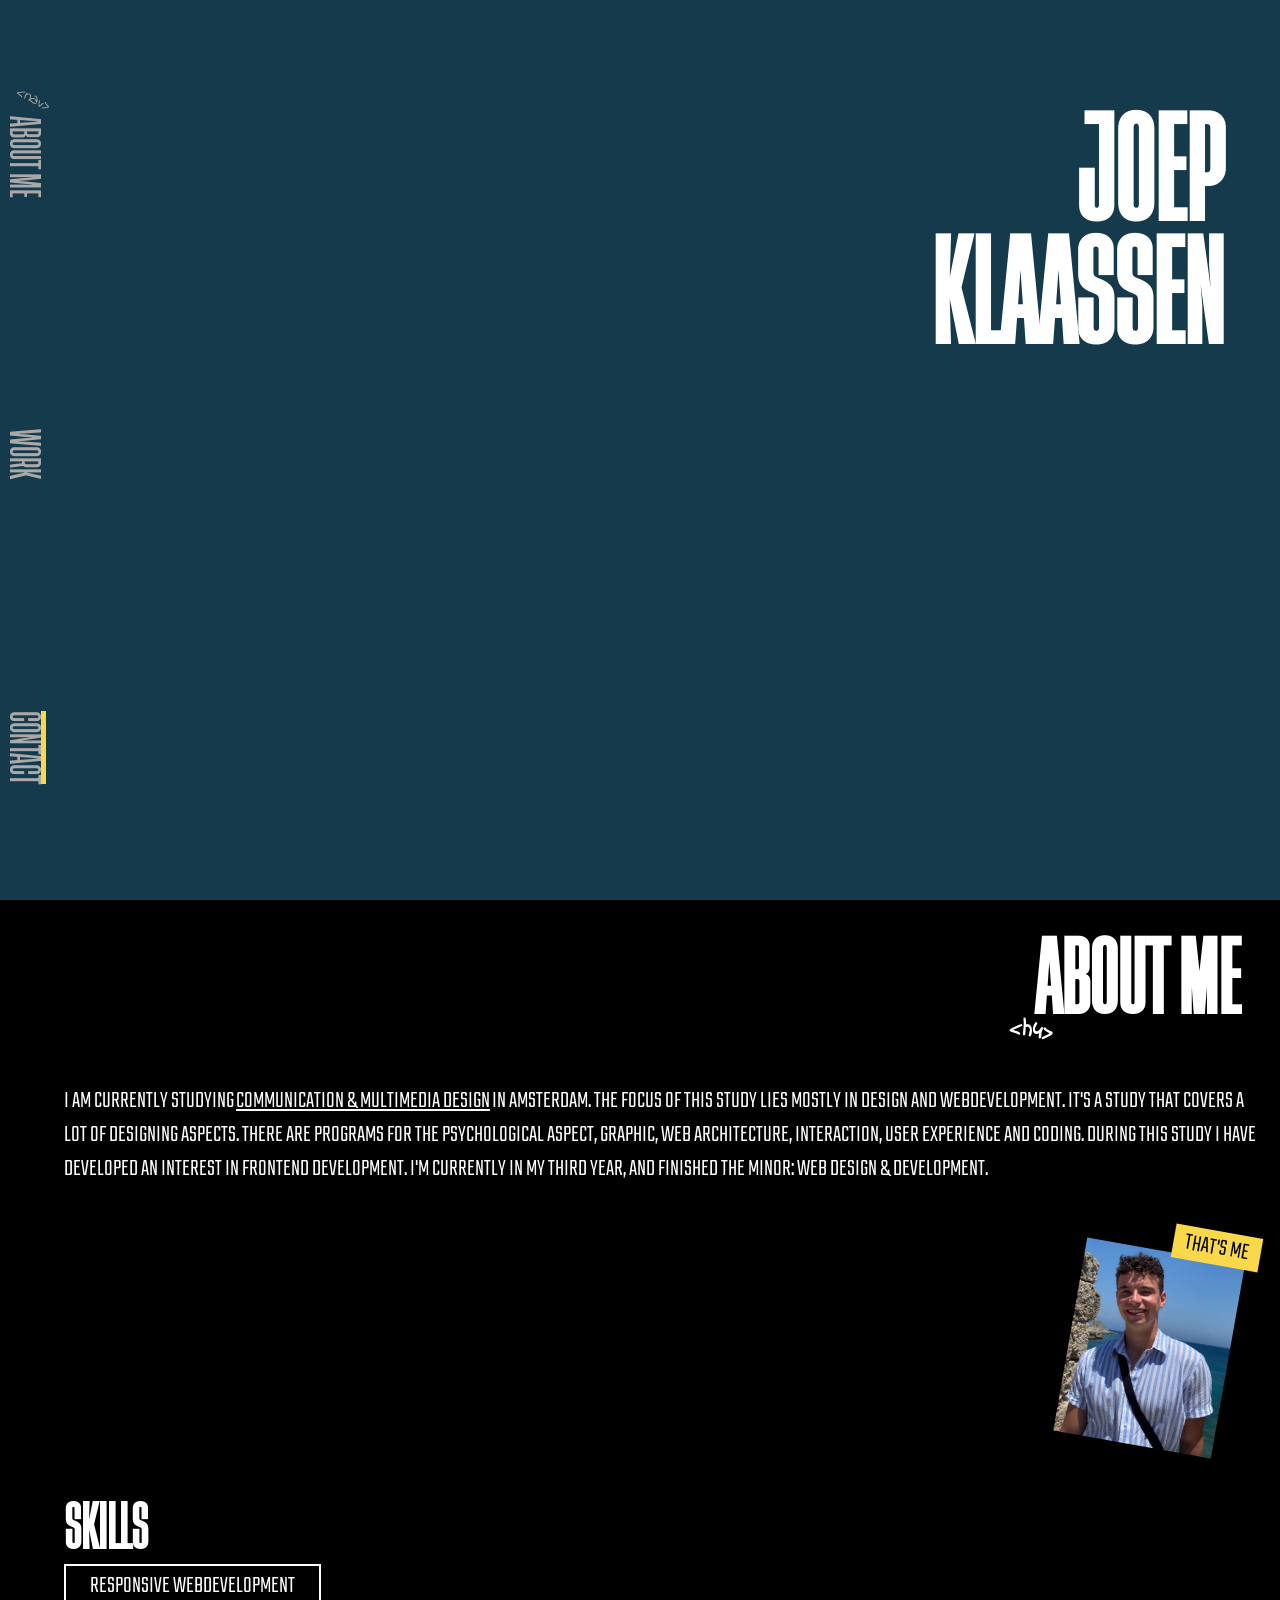
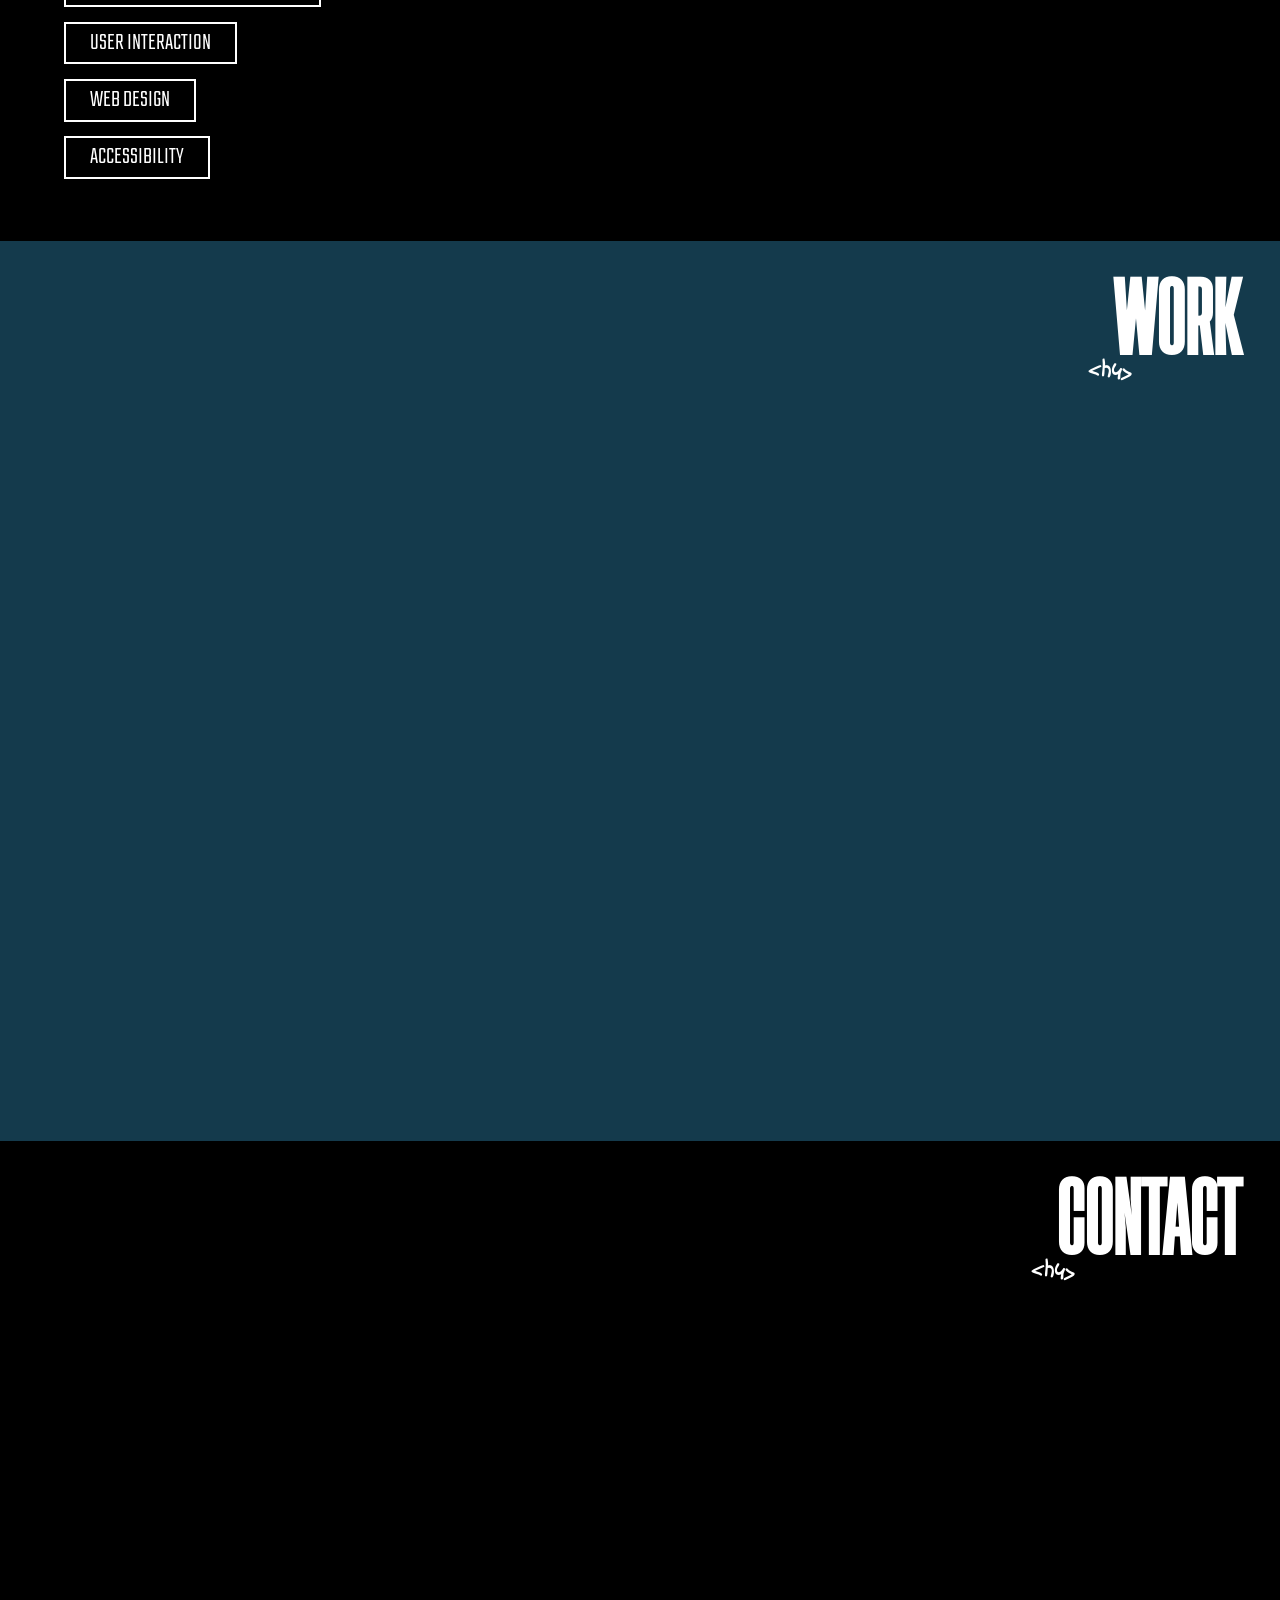
==== index.html @ 372144f9 "Add files via upload" ====
<!DOCTYPE html>
<html lang="en">
<head>
    <meta charset="UTF-8">
    <meta http-equiv="X-UA-Compatible" content="IE=edge">
    <meta name="viewport" content="width=device-width, initial-scale=1.0">
    <title>Portfolio Joep Klaassen</title>
    <link rel="stylesheet" href="styles/index.css">
</head>
<body>
    <header>
    </header>
   
    <main>
        <aside>
            <nav>
                <a href="#aboutMe">About me</a>
                <a href="#work">Work</a>
                <a href="#contact">Contact</a>
            </nav>
        </aside>
        <section id="landing">
            <h1>Joep</h1>
            <h2>Klaassen</h2>
            <h3><span>Front</span><span>-</span><span>end</span></h3>
            <h3><span>D</span><span>e</span><span>v</span><span>e</span><span>l</span><span>o</span><span>p</span><span>e</span><span>r</span></h3>
        </section>
        <section id="aboutMe">
            <h4>About me</h4>
            <div>
                <p>I am currently studying</p>
                <a href="https://www.hva.nl/opleiding/communication-and-multimedia-design/communication-and-multimedia-design.html" target="_blank">Communication & Multimedia Design</a>
                <p>in Amsterdam. The focus of this study lies mostly in design and webdevelopment. It's a study that covers a lot of designing aspects. There are programs for the psychological aspect, graphic, web architecture, interaction, user experience and coding.  During this study I have developed an interest in frontend development. I'm currently in my third year, and finished the minor: Web design & Development. </p>
                <img src="./images/portret.jpg" alt="Portret">
                <p>That's me</p>
                <h5>Skills</h5>
                <ul>
                    <li>
                        <p>Responsive webdevelopment</p>
                    </li>
                    <li>
                        <p>User interaction</p>
                    </li>
                    <li>
                        <p>Web design</p>
                    </li>
                    <li>
                        <p>Accessibility</p>
                    </li>
                </ul>
            </div>
        </section>
        <section id="work">
            <h4>Work</h4>
        </section>
        <section id="contact">
            <h4>Contact</h4>
        </section>

        <div id="cursorBox"></div>
    </main>
   
    <footer>
    </footer>






    <script src="scripts/index.js"></script>
</body>
</html>
---- styles/index.css ----
*{
    margin: 0;
    padding: 0;
}

:root{
    --detailColor: #fad84b;
    --backgroundColor: #143a4c;
    --backgroundColor2: #4da87a;
    --textColor: #ffffff;
}

@font-face {
    font-family: Tusker;
    src: url(../fonts/TuskerGrotesk-3500Medium.ttf);
}

@font-face {
    font-family: Indie;
    src: url(../fonts/IndieFlower-Regular.ttf);
}

@font-face {
    font-family: Teko;
    src: url(../fonts/Teko-Light.ttf);
}

html{
    scroll-behavior: smooth;
}

body{
    font-family: Tusker;
    overflow-x: hidden;
}

main{
    background-color: var(--backgroundColor);
}



/* Landingspagina */
section#landing{
    height: 100vh;
    position: relative;
}

h1, h2{
    color: var(--textColor);
    font-size: 7em;
    line-height: 1.1;
    position: relative;
    width: fit-content;
    text-transform: uppercase;
    margin-left: auto;
    margin-right: .5em;
}

h1{
    padding-top: 1em;
}


h1::after, h2::after{
    content:'';
    width: calc(100% + .5em);
    height: 100%;
    background-color: var(--detailColor);
    left: 0;
    position: absolute;
    transform: scaleX(0);
    transition: transform .5s;
    transform-origin: right;
}


h1.test::after, h2.test::after {
    transform: scaleX(1);
    transform-origin: left;
}




/* Front end developer animatie */
h3{
    color: var(--detailColor);
    font-size: 5em;
    line-height: 1.1;
    width: fit-content;
    margin: 1em .5em 0 auto;
    text-transform: uppercase;
}

h3 span{
    opacity: 0;
}

h3:first-of-type span.verschijn{
    opacity: 1;
}

h3:nth-of-type(2) span.typing{
    opacity: 1;
}

h3:nth-of-type(2){
    margin-top: 0;
}








/* Muis volgen animatie */
/* #cursorBox{
    position: absolute;
    width: 15px;
    height: 15px;
    border: 3px solid white;
    pointer-events: none;
    transform: translate(-50%, -50%);
    border-radius: 50%;
    transition: 0s;
    opacity: 1;
    left: -3em;
}


div#cursorBox.mouseDown{
    width: 30px;
    height: 30px;
}

div#cursorBox.mobile{
    display: none;
} */





/* Aside navigatie */
aside{
    position: sticky;
    top: 0;
    z-index: 9;
}

aside nav{  
    height: 100vh;
    width: fit-content;
    display: flex;
    flex-direction: column;
    justify-content: space-around;
    align-items: start;
    position: absolute;
}

aside a:first-of-type::before{
    content: '<nav>';
    display: inline-block;
    writing-mode: horizontal-tb;
    transform: rotate(30deg);
    font-size: .5em;
    position: absolute;
    top: -1.8em;
    left: 1em;
    font-family: Indie;
    text-transform: lowercase;
}

aside a{
    color: var(--textColor);
    color: darkgrey;
    text-decoration: none;
    font-size: 2em;
    writing-mode: vertical-rl;
    position: relative;
    text-transform: uppercase;
}

aside a::after{
    content: '';
    background-color: var(--detailColor);
    width: .15em;
    height: 100%;
    position: absolute;
    top: 0;
    left: 90%;
    opacity: 0;
    transition: .5s;
}



/* Aside navigatie  active animatie */
aside a.active::after{
    opacity: 1;
}



/* About me pagina */
section#aboutMe{
    background-color: black;
}

h4{
    color: var(--textColor);
    font-size: 5em;
    width: fit-content;
    text-transform: uppercase;
    margin: 0 .5em .8em auto;
    line-height: 1;
    padding-top: .5em;
    position: relative;
}

h4::before{
    content: '<h4>';
    font-size: .3em;
    text-transform: lowercase;
    font-family: Indie;
    position: absolute;
    top: 100%;
    left: -1em;
    transform: rotate(10deg);
}

h5{
    color: var(--textColor);
    font-family: Tusker;
    font-size: 3em;
    text-transform: uppercase;
    margin-top: 1em;
}

div{
    margin-left: 4em;
    margin-right: 1.2em;
    position: relative;
}

div > p{
    font-family: Teko;
    text-transform: uppercase;
    color: var(--textColor);
    font-size: 1.5em;
    display: inline;
}


div > a{
    font-size: 1.5em;
    font-family: Teko;
    color: var(--textColor);
    width: fit-content;
    text-transform: uppercase;
}


div > img{
    width: 10em;
    display: block;
    transform: rotate(10deg);
    margin: 4em 2em 0 auto;
}

div > p:nth-of-type(3){
    position: absolute;
    background-color: var(--detailColor);
    color: black;
    padding: 0 .5em;
    transform: rotate(10deg);
    bottom: 24em;
    right: 0;
}

div > ul{
    padding-bottom: 3em;
}


div > ul p{
    font-size: 1.5em;
    text-transform: uppercase;
    font-family: Teko;
    color: var(--textColor);
    width: fit-content;
    border: solid .1em white;
    padding: .1em 1em;
    margin-bottom: .6em;
}


/* Work pagina */
section#work{
    height: 100vh;
}




/* Contact pagina */
section#contact{
    height: 100vh;
    background-color: black;
}












/* Niet muis volgen bij tablet/telefoon */
@media only screen and (max-width: 960px){
    #cursorBox{
        display: none;
    }
}
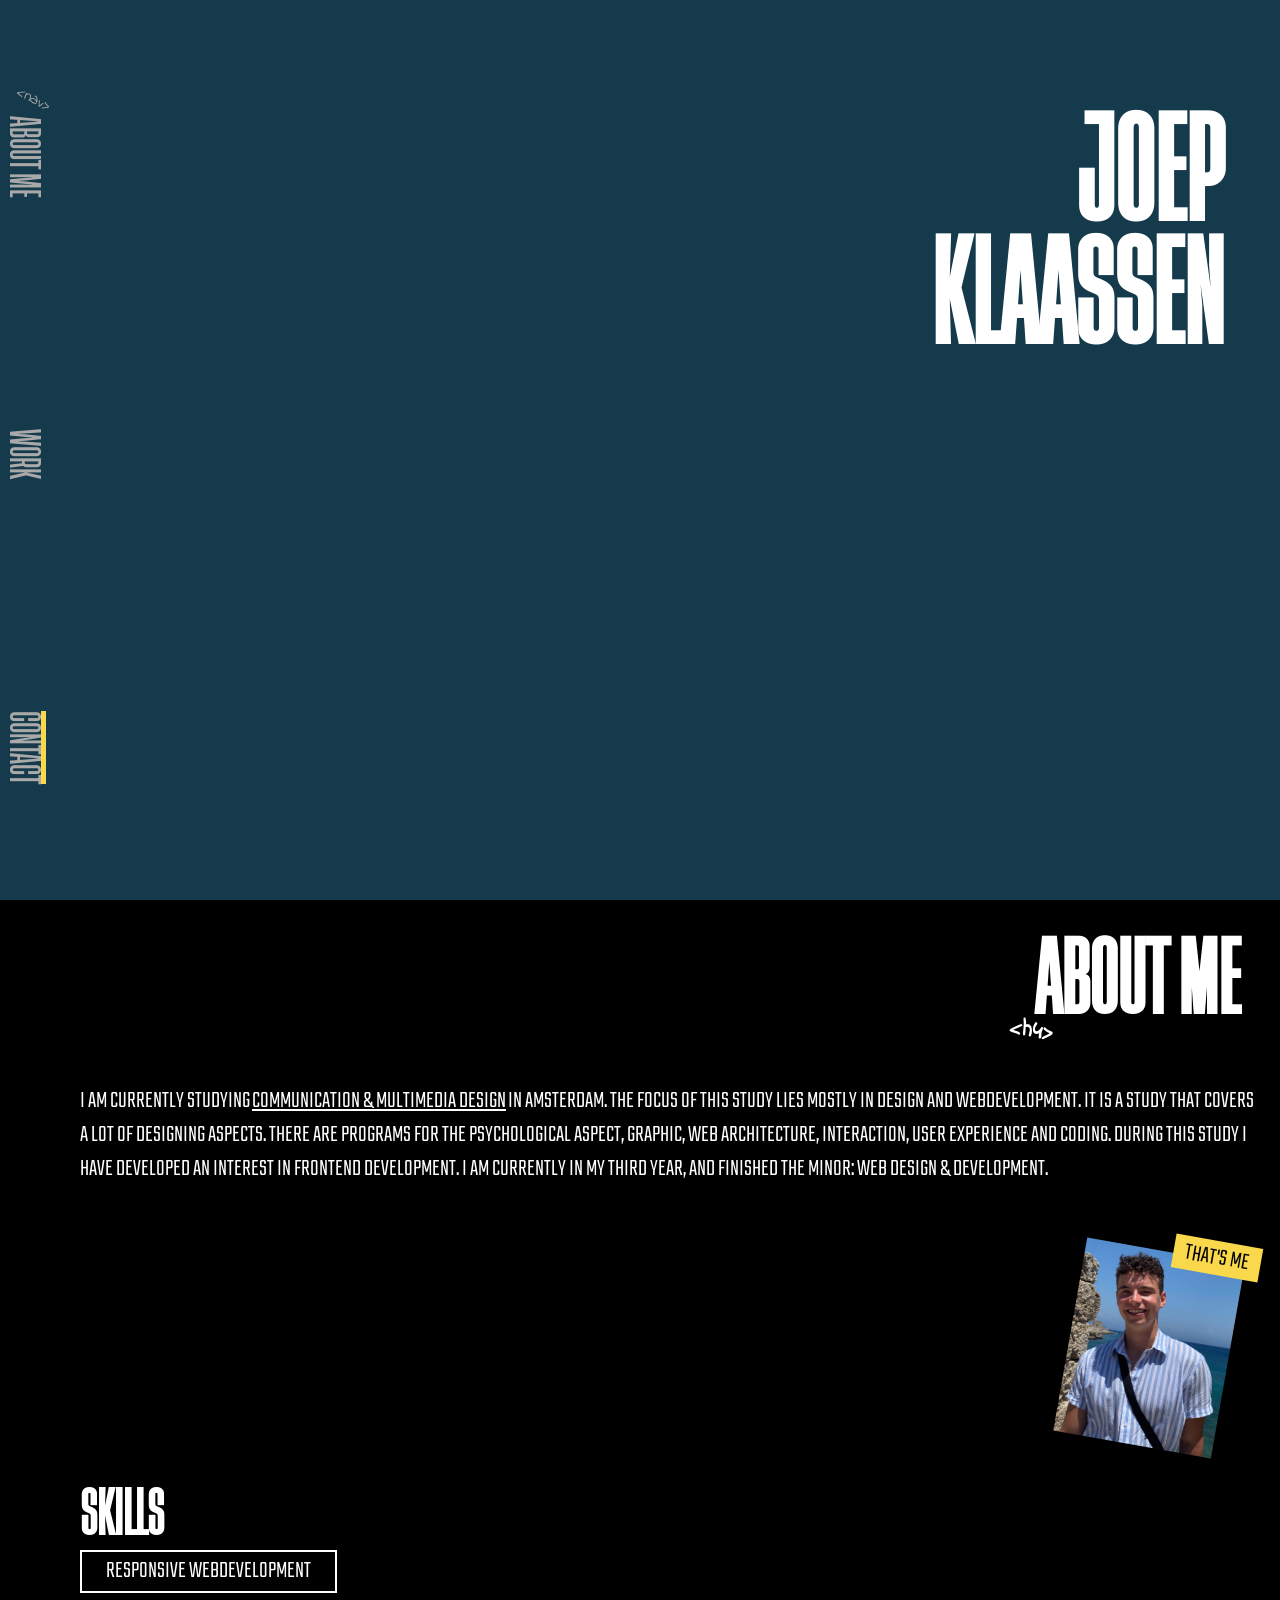
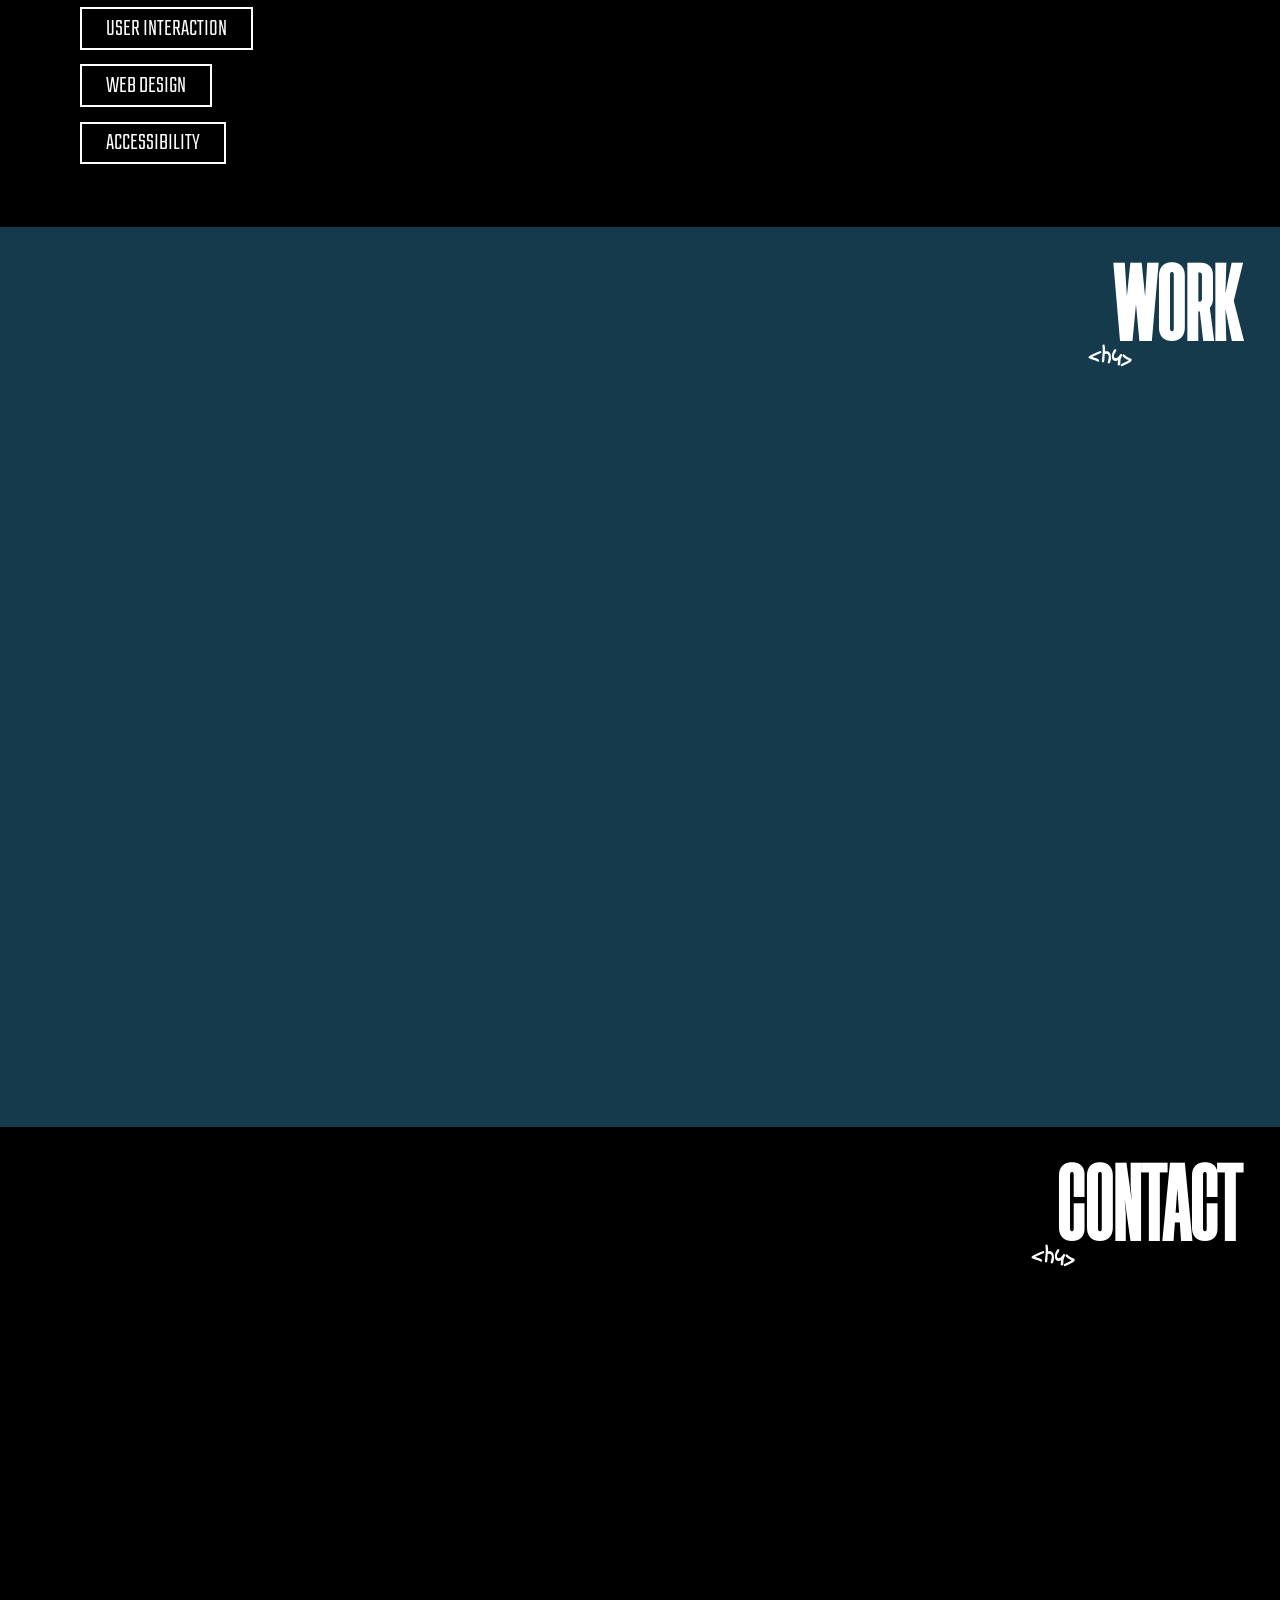
==== commit 46a1ddff: "Add files via upload" ====
--- a/index.html
+++ b/index.html
@@ -30,7 +30,7 @@
             <div>
                 <p>I am currently studying</p>
                 <a href="https://www.hva.nl/opleiding/communication-and-multimedia-design/communication-and-multimedia-design.html" target="_blank">Communication & Multimedia Design</a>
-                <p>in Amsterdam. The focus of this study lies mostly in design and webdevelopment. It's a study that covers a lot of designing aspects. There are programs for the psychological aspect, graphic, web architecture, interaction, user experience and coding.  During this study I have developed an interest in frontend development. I'm currently in my third year, and finished the minor: Web design & Development. </p>
+                <p>in Amsterdam. The focus of this study lies mostly in design and webdevelopment. It is a study that covers a lot of designing aspects. There are programs for the psychological aspect, graphic, web architecture, interaction, user experience and coding.  During this study I have developed an interest in frontend development. I am currently in my third year, and finished the minor: Web design & Development. </p>
                 <img src="./images/portret.jpg" alt="Portret">
                 <p>That's me</p>
                 <h5>Skills</h5>
--- a/styles/index.css
+++ b/styles/index.css
@@ -237,11 +237,11 @@
     font-family: Tusker;
     font-size: 3em;
     text-transform: uppercase;
-    margin-top: 1em;
+    margin-top: .7em;
 }
 
 div{
-    margin-left: 4em;
+    margin-left: 5em;
     margin-right: 1.2em;
     position: relative;
 }
@@ -269,6 +269,11 @@
     display: block;
     transform: rotate(10deg);
     margin: 4em 2em 0 auto;
+    transition: .5s;
+}
+
+div > img:hover{
+    transform: scale(1.3);
 }
 
 div > p:nth-of-type(3){
@@ -277,7 +282,7 @@
     color: black;
     padding: 0 .5em;
     transform: rotate(10deg);
-    bottom: 24em;
+    bottom: 23em;
     right: 0;
 }
 
@@ -295,6 +300,11 @@
     border: solid .1em white;
     padding: .1em 1em;
     margin-bottom: .6em;
+    transition: .5s;
+}
+
+div > ul p:hover{
+    transform: translateX(3em);
 }
 
 
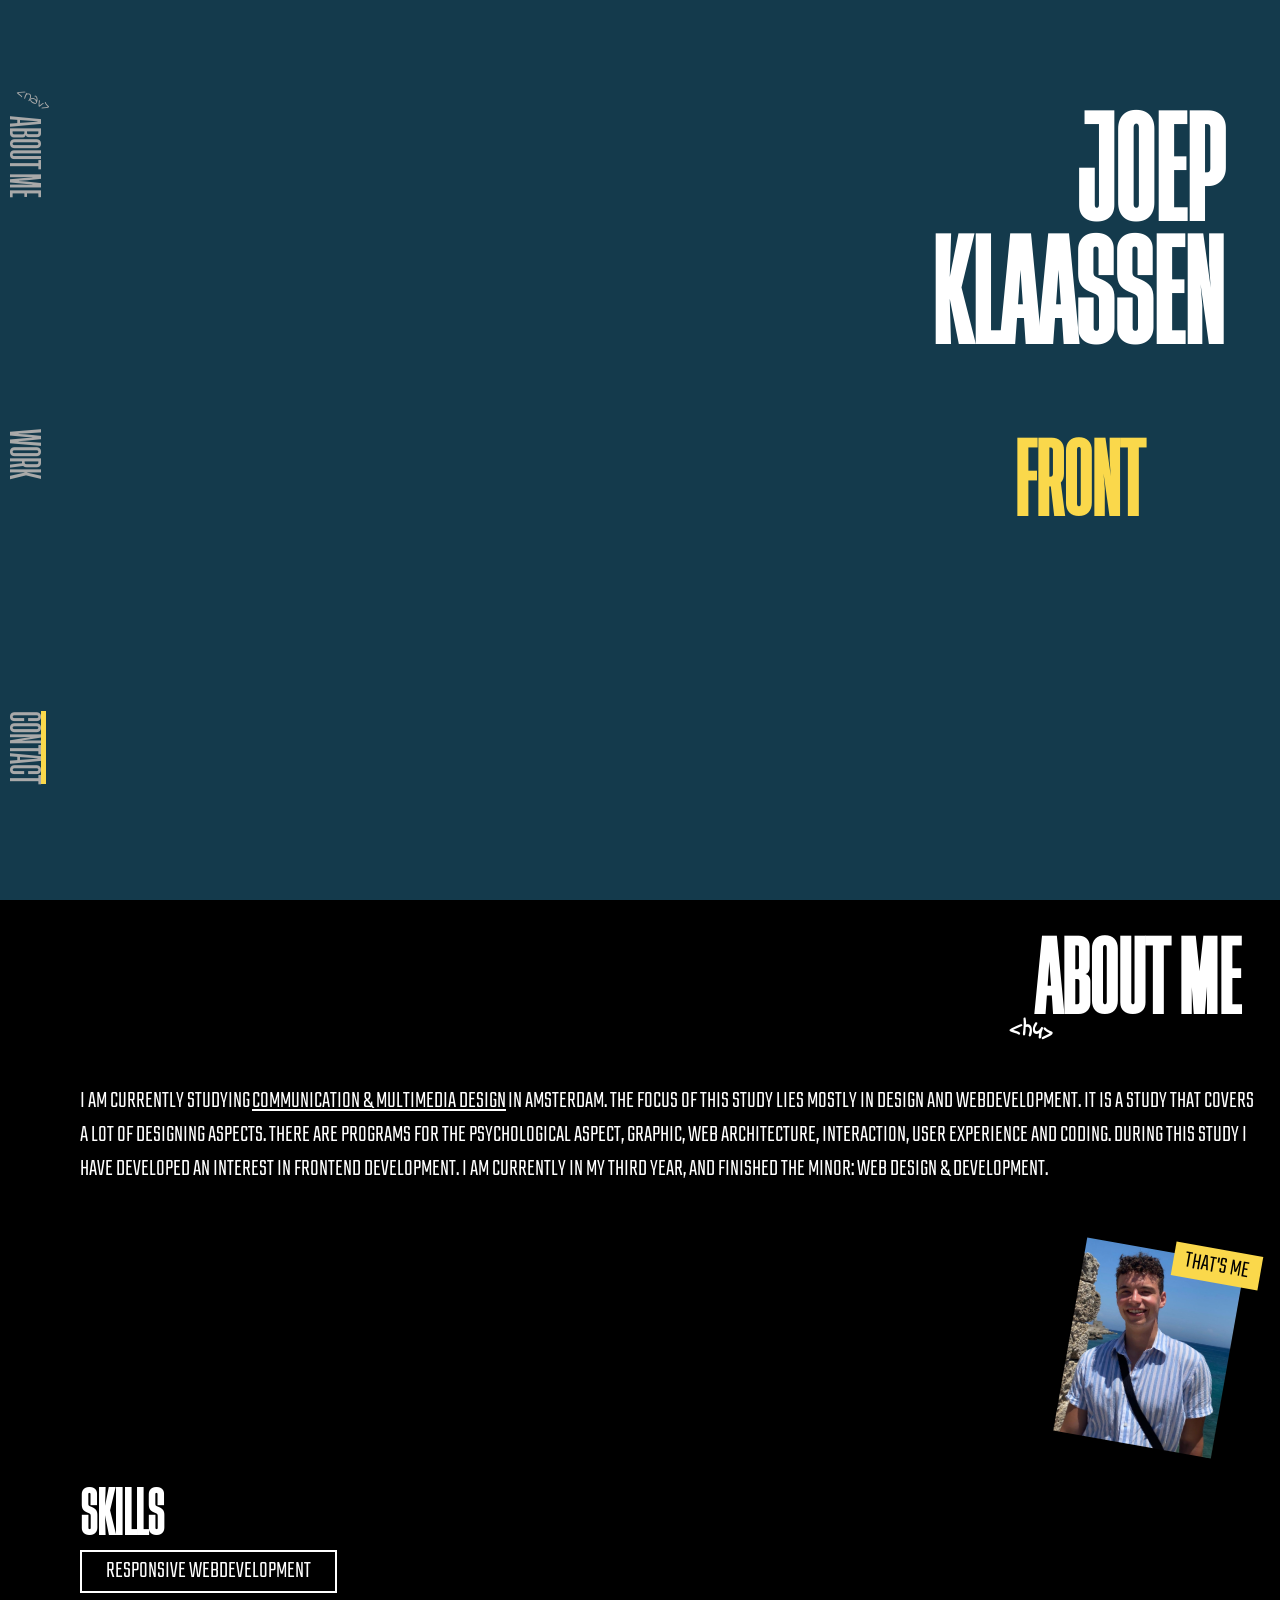
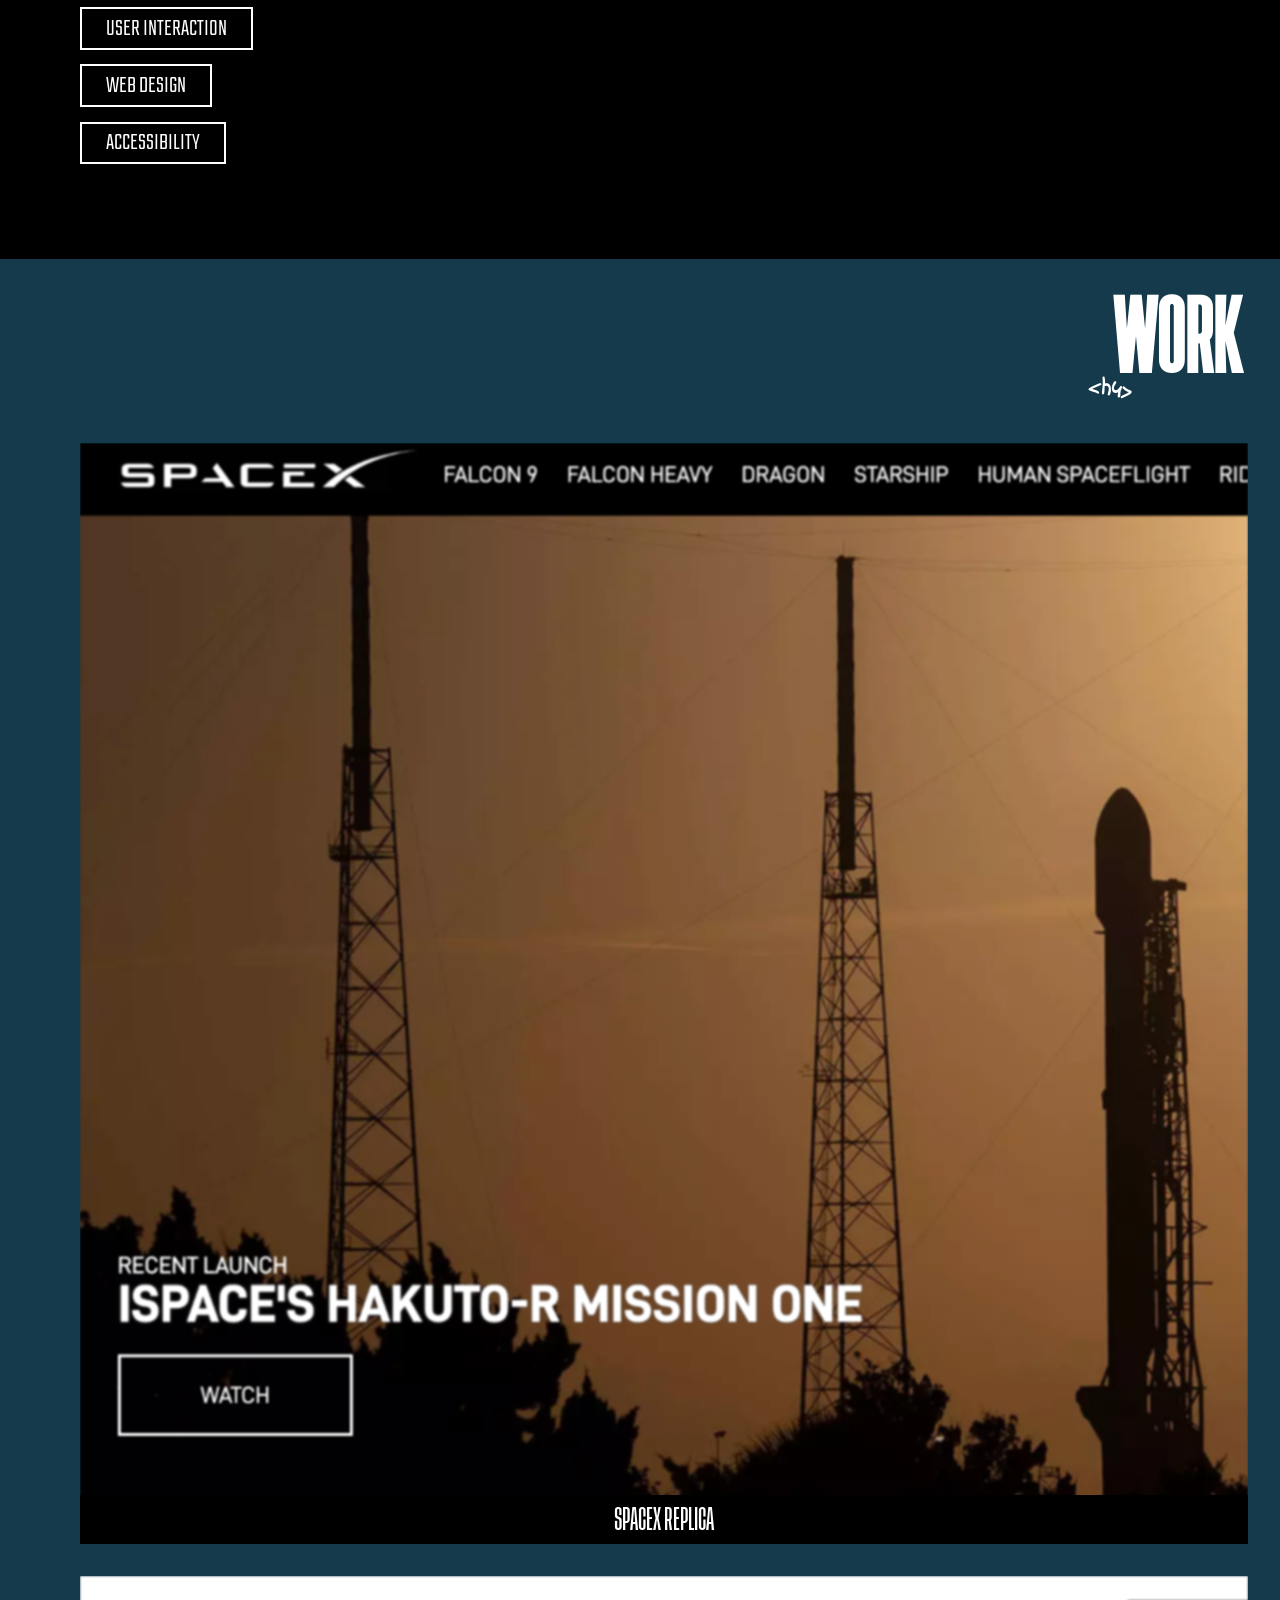
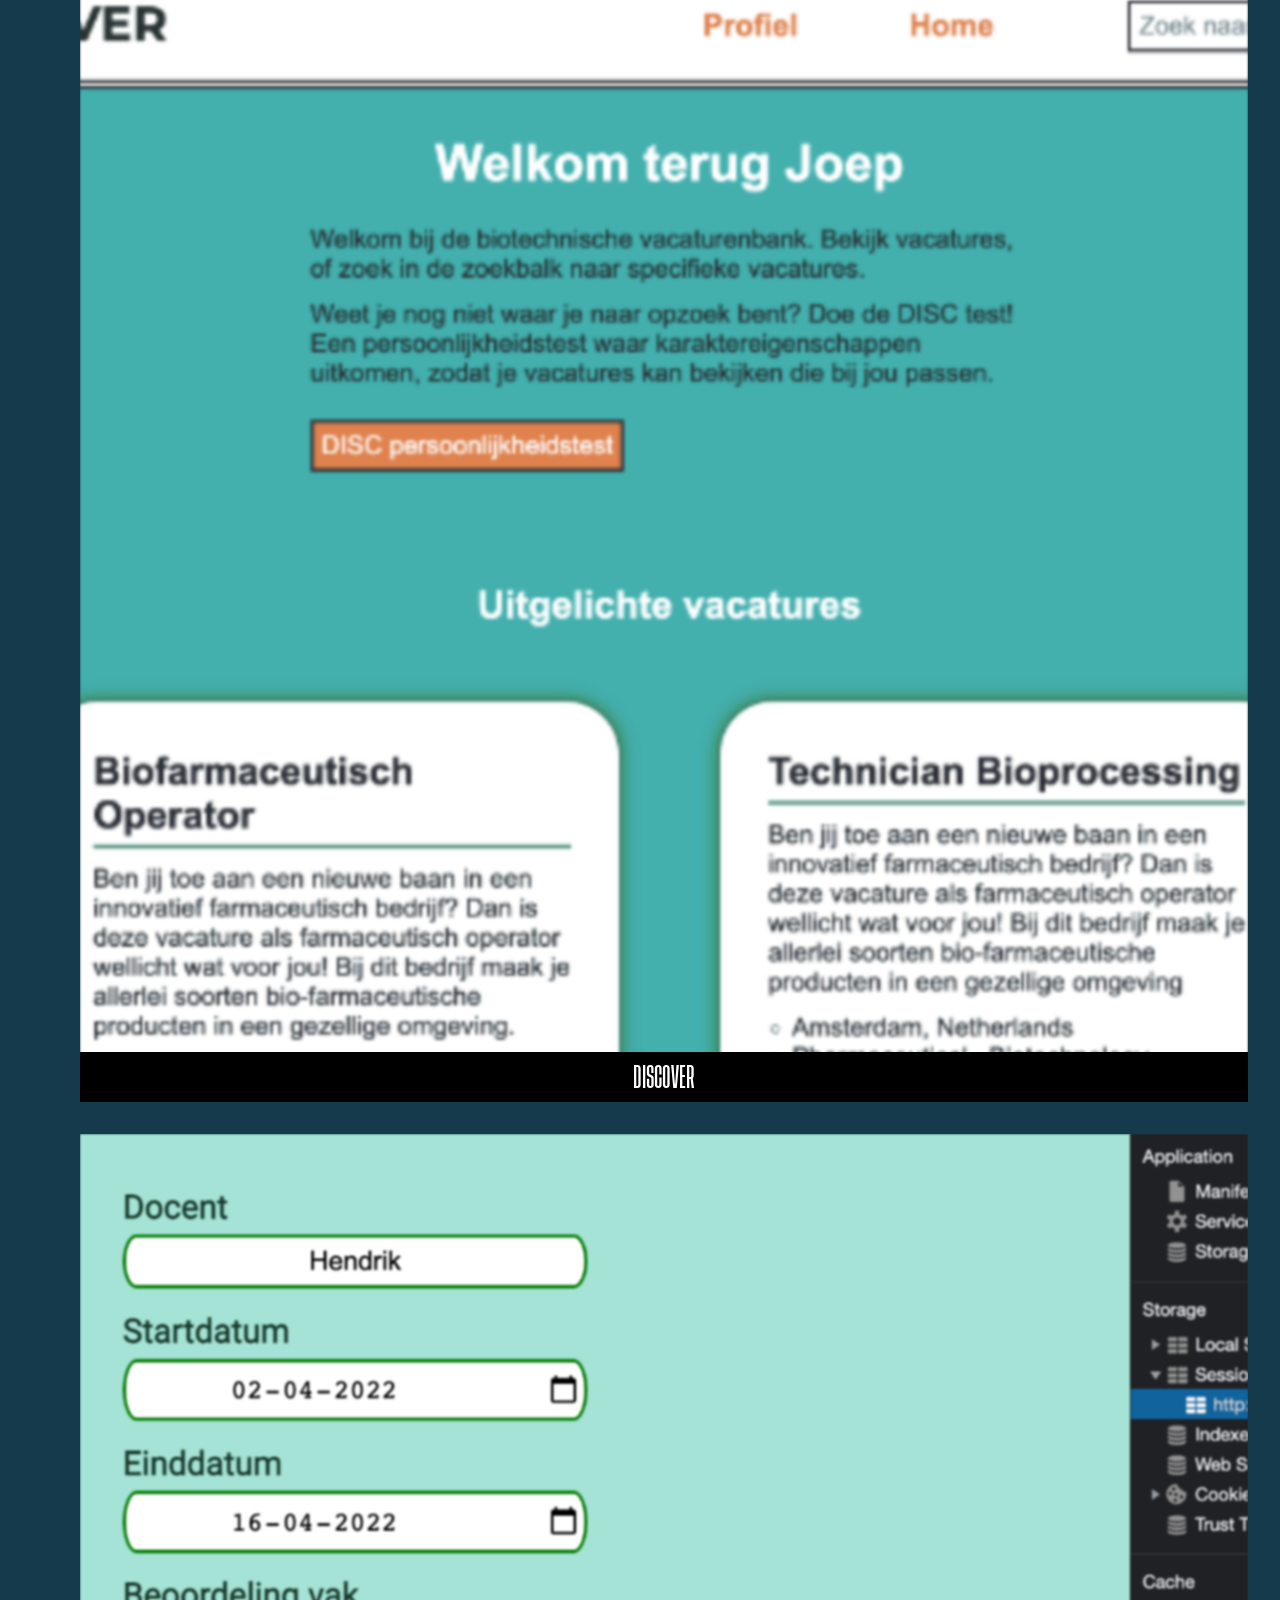
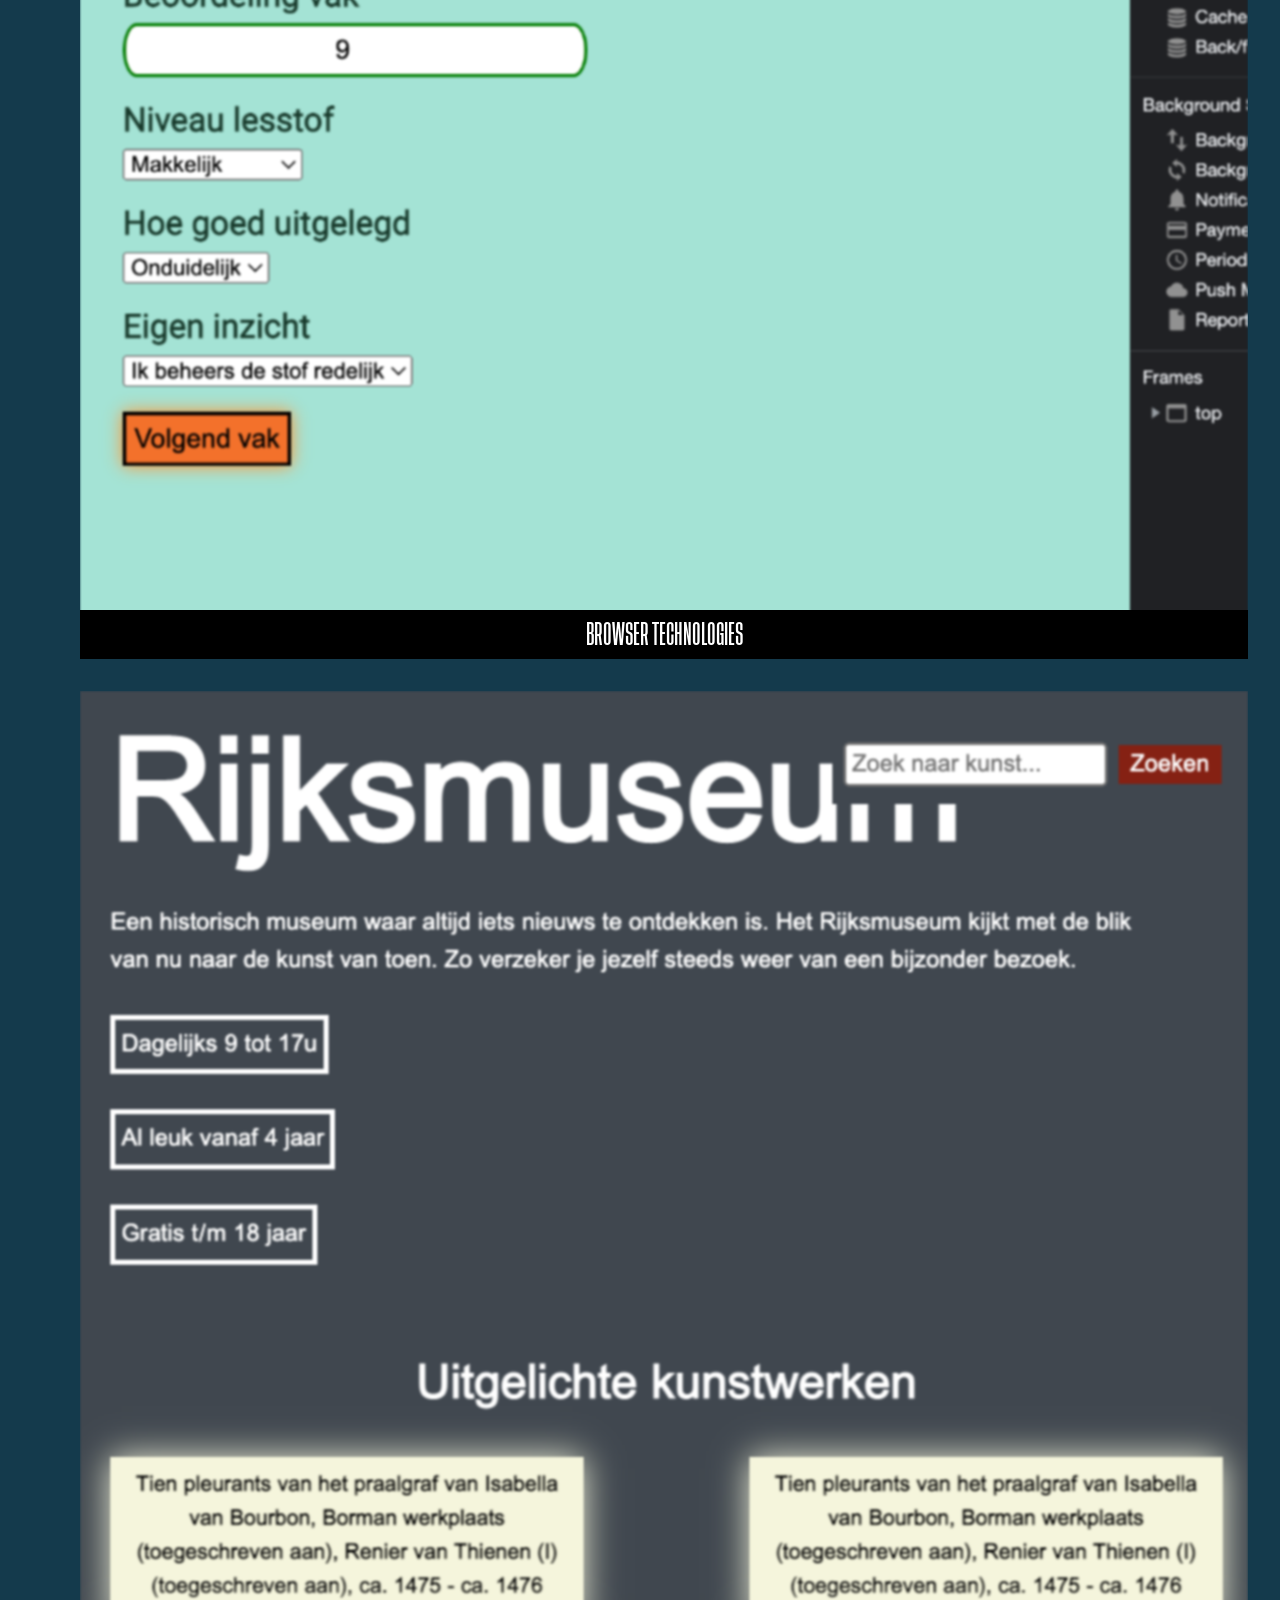
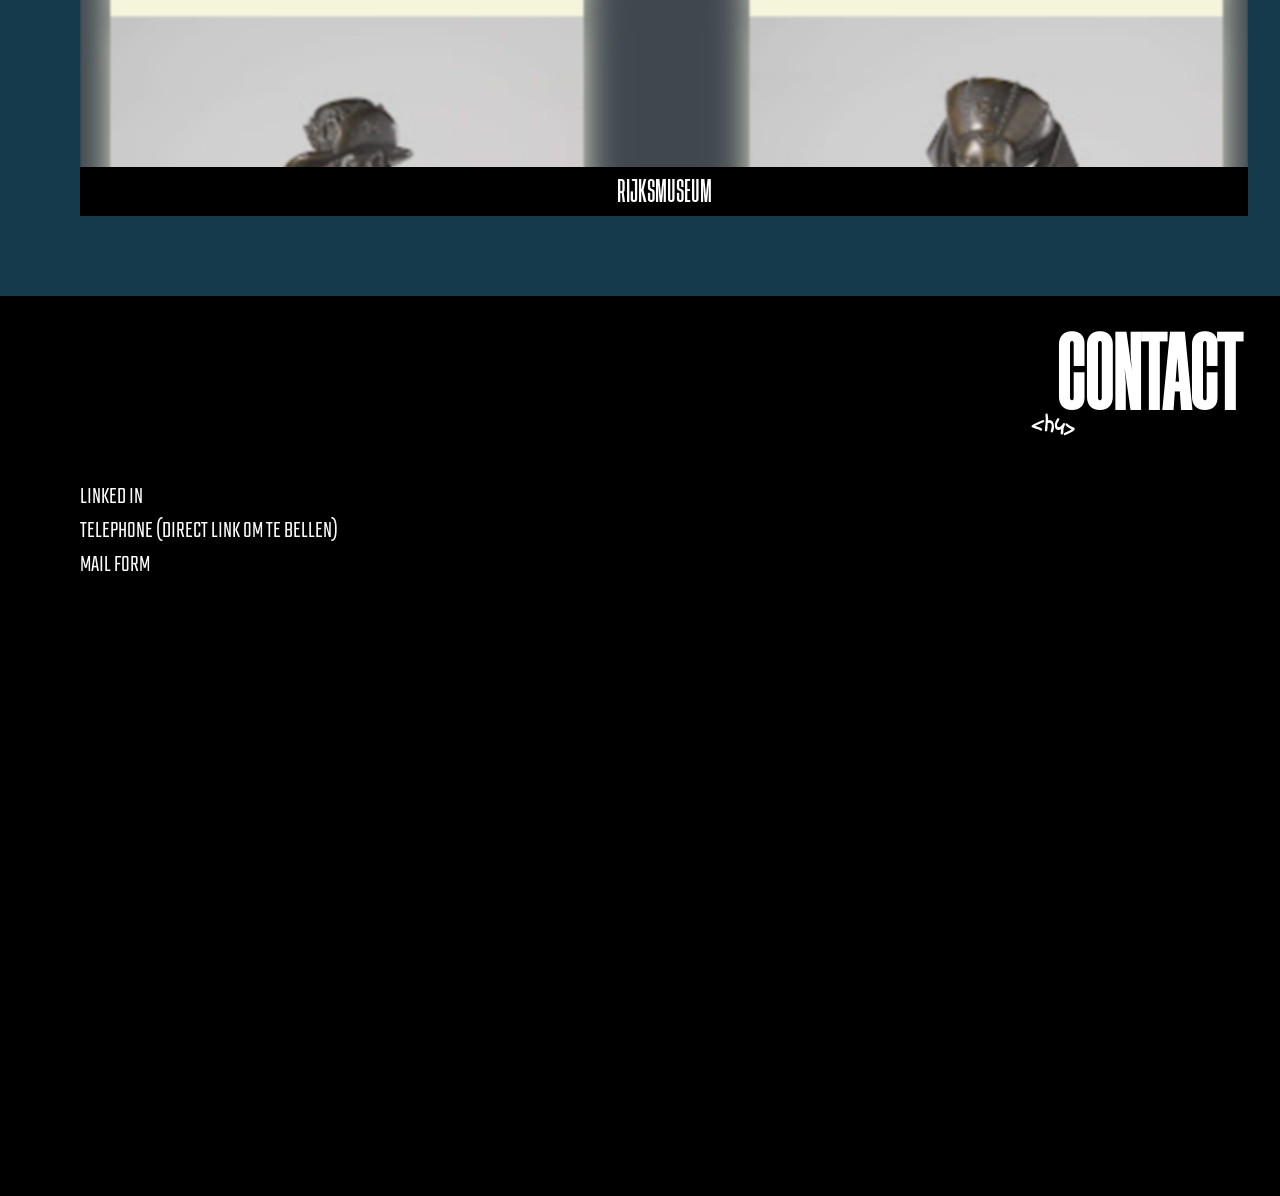
==== commit 14beae39: "Add files via upload" ====
--- a/index.html
+++ b/index.html
@@ -52,9 +52,22 @@
         </section>
         <section id="work">
             <h4>Work</h4>
+            <ul>
+                <li><a href="https://joepkl.github.io/FvD/" target="blank"><img src="./images/spaceX.png" alt="SpaceX"></a><p>SpaceX replica</p></li>
+                <li><a href="https://github.com/Joepkl/Discover" target="blank"><img src="./images/discover.png" alt="Discover"></a><p>Discover</p></li>
+                <li><a href="https://github.com/Joepkl/browser-technologies-2122" target="blank"><img src="./images/browsertechnologies.png" alt="Browser technologies"></a><p>Browser technologies</p></li>
+                <li><a href="https://github.com/Joepkl/progressive-web-apps-2122" target="blank"><img src="./images/rijksmuseum.png" alt="Rijksmuseum"><p>Rijksmuseum</p></a></li>
+            </ul>
         </section>
         <section id="contact">
             <h4>Contact</h4>
+            <div>
+                <ul>
+                    <li><p>Linked in</p></li>
+                    <li><p>Telephone (direct link om te bellen)</p></li>
+                    <li><p>Mail form</p></li>
+                </ul>
+            </div>
         </section>
 
         <div id="cursorBox"></div>
--- a/styles/index.css
+++ b/styles/index.css
@@ -6,7 +6,7 @@
 :root{
     --detailColor: #fad84b;
     --backgroundColor: #143a4c;
-    --backgroundColor2: #4da87a;
+    --backgroundColor2: #000000;
     --textColor: #ffffff;
 }
 
@@ -197,7 +197,6 @@
 }
 
 
-
 /* Aside navigatie  active animatie */
 aside a.active::after{
     opacity: 1;
@@ -205,9 +204,12 @@
 
 
 
+
+
+
 /* About me pagina */
 section#aboutMe{
-    background-color: black;
+    background-color: var(--backgroundColor2);
 }
 
 h4{
@@ -264,7 +266,7 @@
 }
 
 
-div > img{
+section#aboutMe div > img{
     width: 10em;
     display: block;
     transform: rotate(10deg);
@@ -272,26 +274,27 @@
     transition: .5s;
 }
 
-div > img:hover{
+section#aboutMe div > img:hover{
     transform: scale(1.3);
 }
 
-div > p:nth-of-type(3){
+section#aboutMe div > p:nth-of-type(3){
     position: absolute;
     background-color: var(--detailColor);
-    color: black;
+    color: var(--backgroundColor2);
     padding: 0 .5em;
     transform: rotate(10deg);
-    bottom: 23em;
+    bottom: 24em;
     right: 0;
 }
 
-div > ul{
-    padding-bottom: 3em;
-}
-
-
-div > ul p{
+section#aboutMe div > ul{
+    padding-bottom: 5em;
+    list-style: none;
+}
+
+
+section#aboutMe div > ul p{
     font-size: 1.5em;
     text-transform: uppercase;
     font-family: Teko;
@@ -303,15 +306,72 @@
     transition: .5s;
 }
 
-div > ul p:hover{
+section#aboutMe div > ul p:hover{
     transform: translateX(3em);
 }
 
 
+
+
+
+
+
+
 /* Work pagina */
-section#work{
-    height: 100vh;
-}
+section#work ul{
+    list-style: none;
+}
+
+section#work ul li{
+    width: calc(100vw - 2em - 5em);
+    margin-left: 5em;
+    margin-bottom: 2em;
+    position: relative;
+    overflow: hidden;
+}
+
+section#work ul img{
+    width: 100%;
+    filter: blur(1px);
+    transition: .5s;
+}
+
+section#work ul a{
+    height: 100%;
+    display: block;
+}
+
+section#work ul li:last-of-type{
+    margin-bottom: 5em;
+}
+
+section#work ul p{
+    color: var(--textColor);
+    background-color: var(--backgroundColor2);
+    font-size: 1.5em;
+    position: absolute;
+    text-align: center;
+    text-transform: uppercase;
+    bottom: 0em;
+    width: 100%;
+    padding: .3em 0;
+    transition: .5s;
+}
+
+section#work ul li:hover p{
+    transform: translateY(2em);
+}
+
+section#work ul li:hover img{
+    transform: scale(1.1);
+    filter: blur(0);
+}
+
+
+
+
+
+
 
 
 
@@ -319,24 +379,48 @@
 /* Contact pagina */
 section#contact{
     height: 100vh;
-    background-color: black;
-}
-
-
-
-
-
-
-
-
-
-
-
-
-/* Niet muis volgen bij tablet/telefoon */
+    background-color: var(--backgroundColor2);
+}
+
+section#contact ul p{
+    font-size: 1.5em;
+    color: var(--textColor);
+    text-transform: uppercase;
+    font-family: Teko;
+}
+
+
+
+
+
+
+
+
+
+
+
+
+/* Niet muis volgen bij tablet/mobiel */
 @media only screen and (max-width: 960px){
     #cursorBox{
         display: none;
     }
 }
 
+
+/* Geen hover interactie bij tablet/mobiel */
+@media only screen and (max-width: 960px){
+    section#work ul li:hover p{
+        transform: translateY(0);
+    }
+    section#work ul li:hover img{
+        transform: scale(1);
+    }
+    div > img:hover{
+        transform: scale(1);
+        filter: blur(0);
+    }
+    div > ul p:hover{
+        transform: translateX(0);
+    }
+}
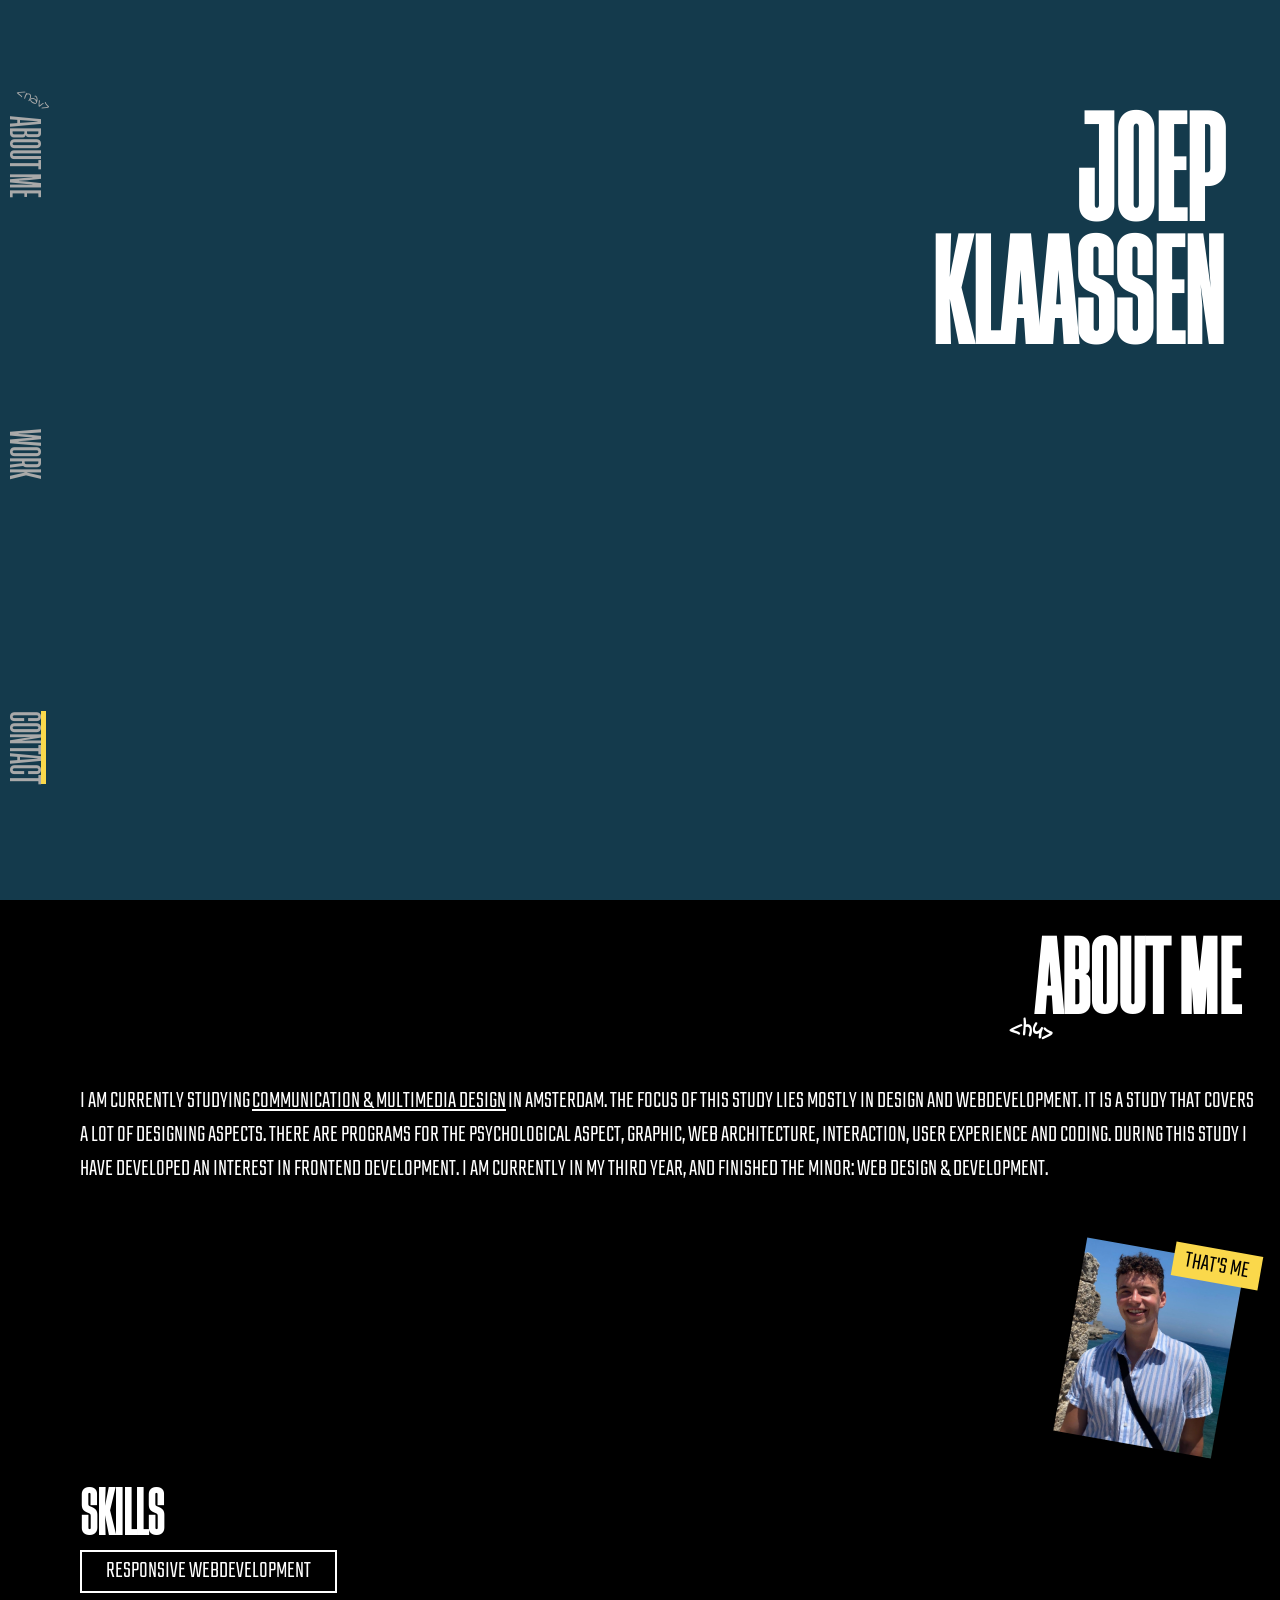
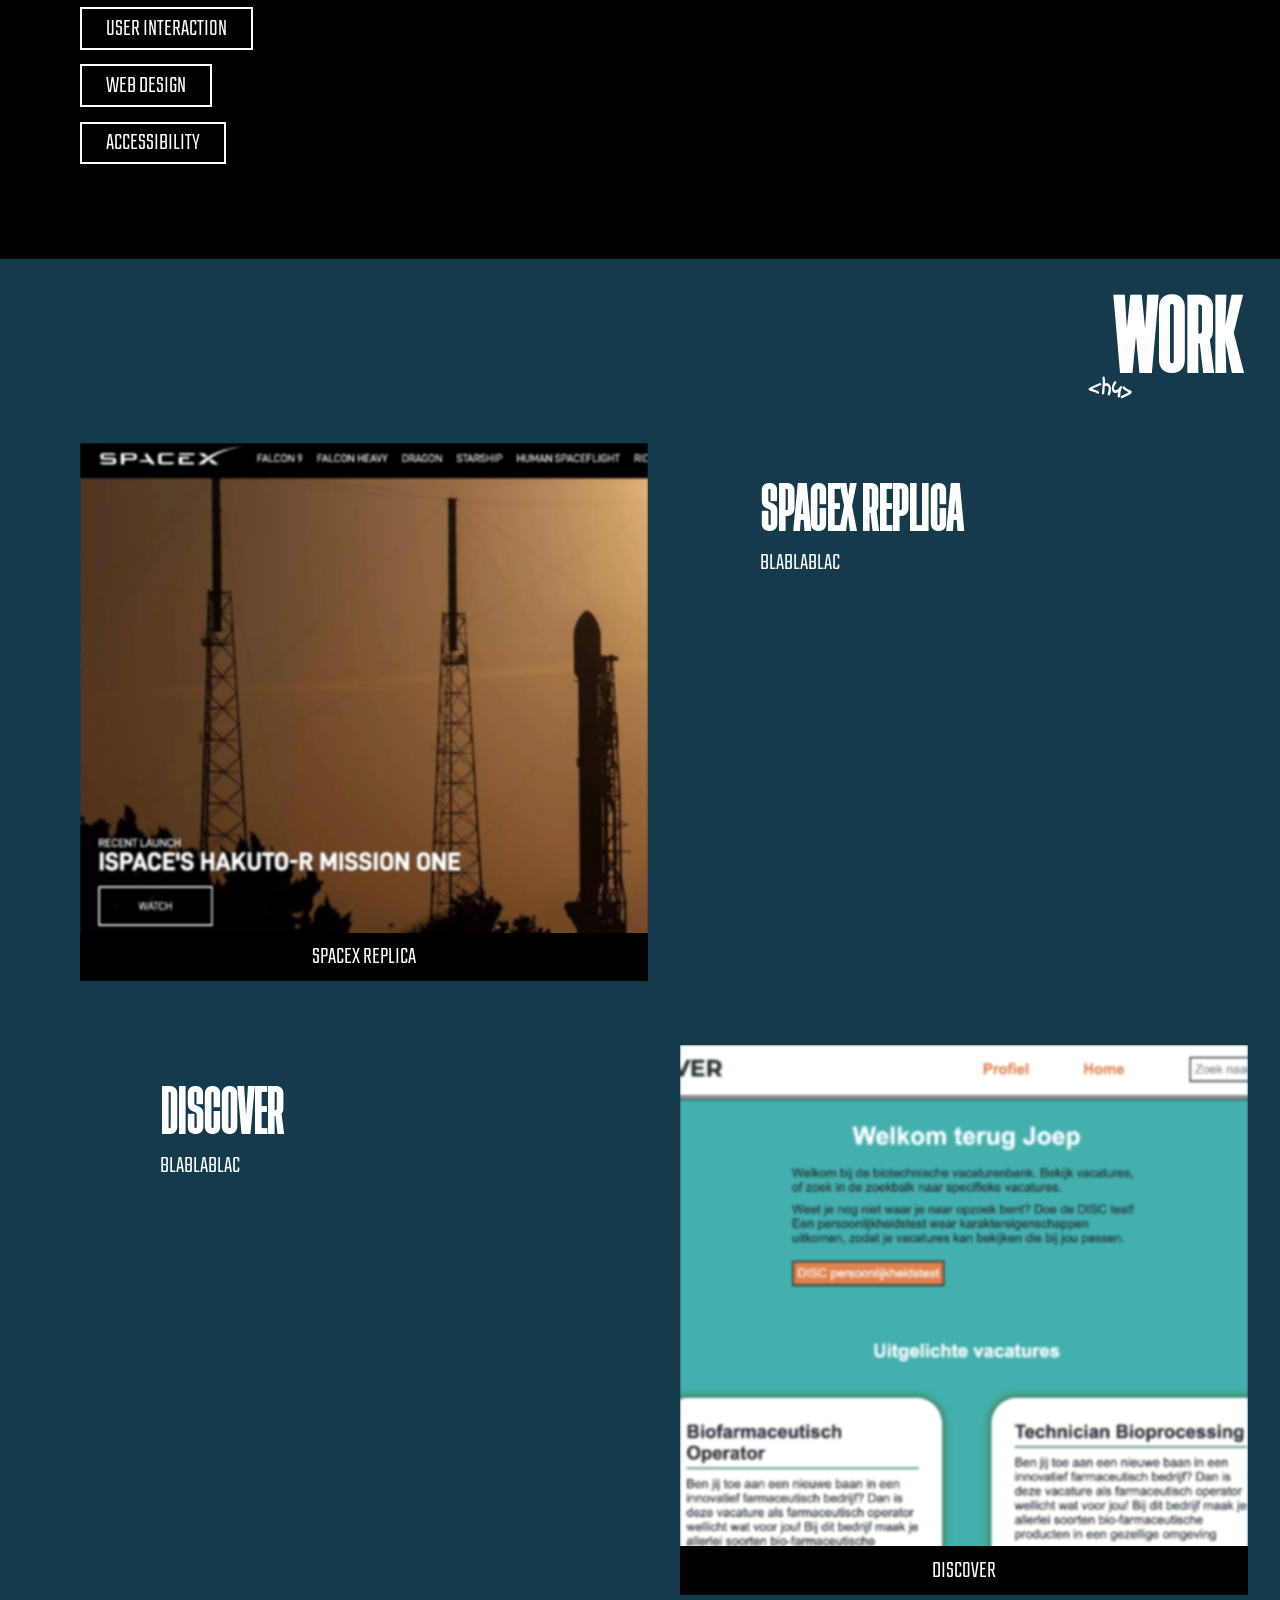
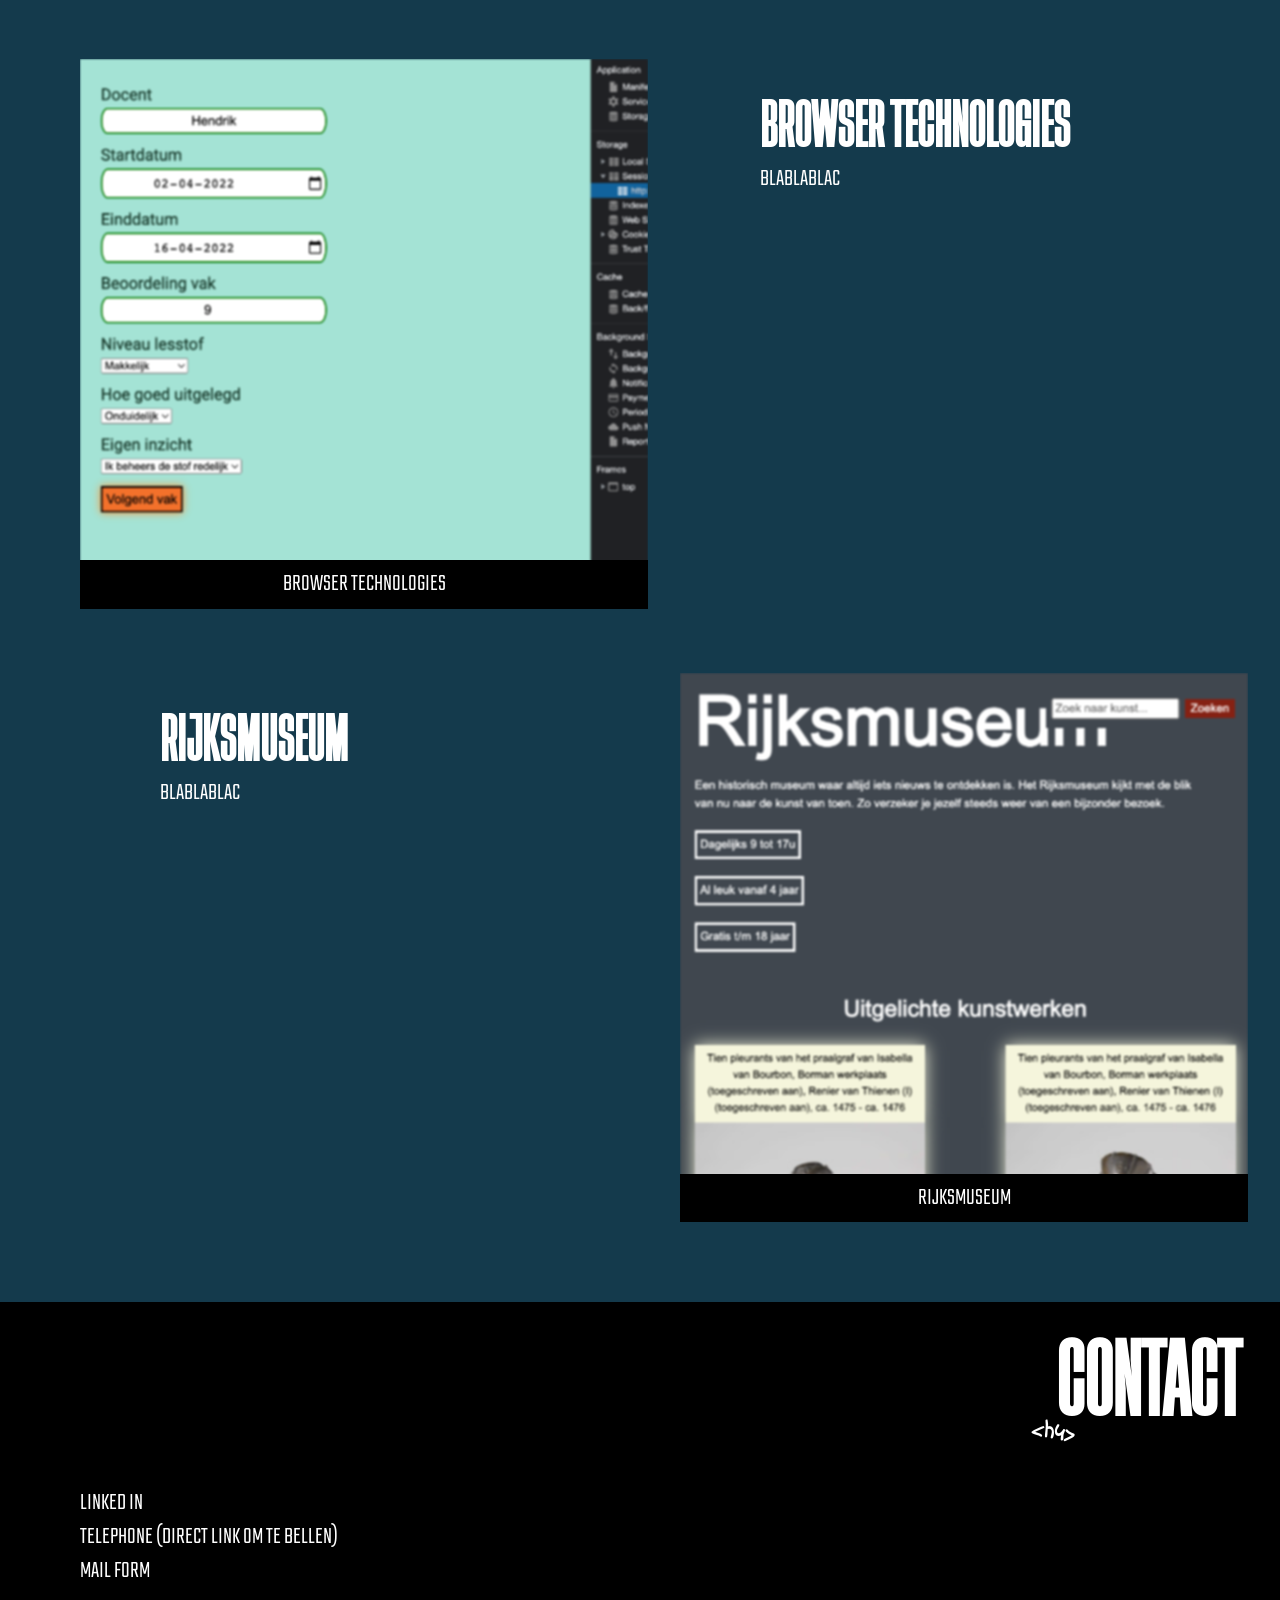
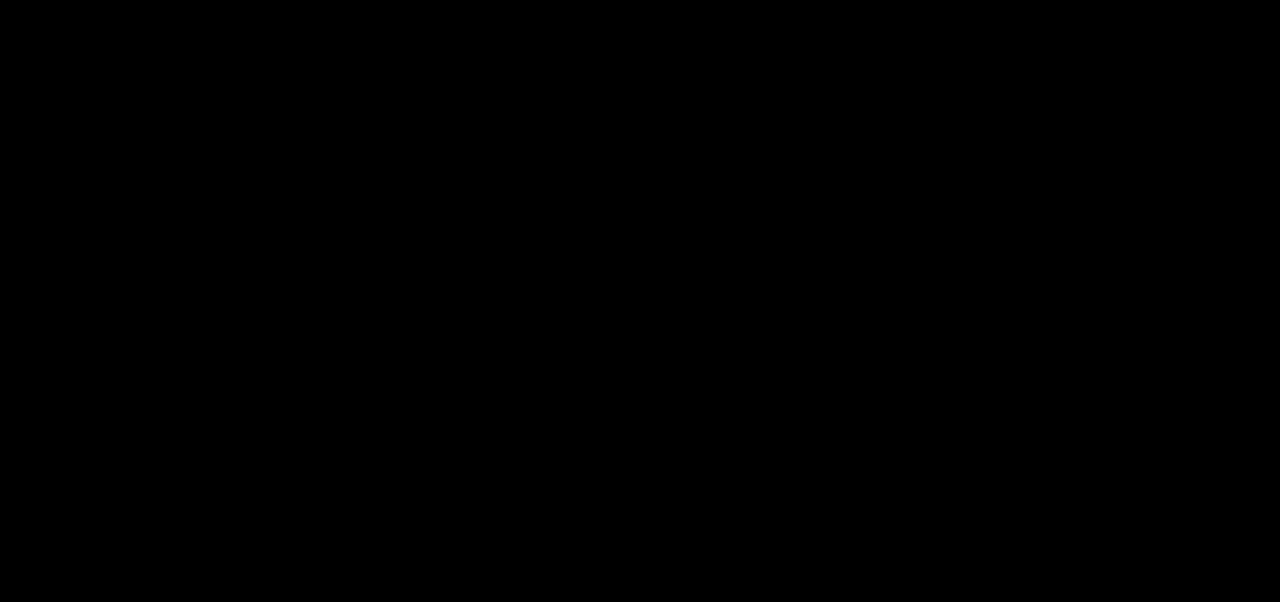
==== commit 51f55731: "Add files via upload" ====
--- a/index.html
+++ b/index.html
@@ -54,9 +54,33 @@
             <h4>Work</h4>
             <ul>
                 <li><a href="https://joepkl.github.io/FvD/" target="blank"><img src="./images/spaceX.png" alt="SpaceX"></a><p>SpaceX replica</p></li>
+                <li>
+                    <div>
+                        <h5>SpaceX replica</h5>
+                        <p>blablablac</p>
+                    </div>
+                </li>
+                <li>
+                    <div>
+                        <h5>Discover</h5>
+                        <p>blablablac</p>
+                    </div>
+                </li>
                 <li><a href="https://github.com/Joepkl/Discover" target="blank"><img src="./images/discover.png" alt="Discover"></a><p>Discover</p></li>
                 <li><a href="https://github.com/Joepkl/browser-technologies-2122" target="blank"><img src="./images/browsertechnologies.png" alt="Browser technologies"></a><p>Browser technologies</p></li>
-                <li><a href="https://github.com/Joepkl/progressive-web-apps-2122" target="blank"><img src="./images/rijksmuseum.png" alt="Rijksmuseum"><p>Rijksmuseum</p></a></li>
+                <li>
+                    <div>
+                        <h5>Browser technologies</h5>
+                        <p>blablablac</p>
+                    </div>
+                </li>
+                <li>
+                    <div>
+                        <h5>Rijksmuseum</h5>
+                        <p>blablablac</p>
+                    </div>
+                </li>
+                <li><a href="https://github.com/Joepkl/progressive-web-apps-2122" target="blank"><img src="./images/rijksmuseum.png" alt="Rijksmuseum"></a><p>Rijksmuseum</p></li>
             </ul>
         </section>
         <section id="contact">
--- a/styles/index.css
+++ b/styles/index.css
@@ -320,11 +320,11 @@
 /* Work pagina */
 section#work ul{
     list-style: none;
+    margin-left: 5em;
 }
 
 section#work ul li{
     width: calc(100vw - 2em - 5em);
-    margin-left: 5em;
     margin-bottom: 2em;
     position: relative;
     overflow: hidden;
@@ -345,14 +345,15 @@
     margin-bottom: 5em;
 }
 
-section#work ul p{
+section#work ul li > p{
+    font-family: Teko;
     color: var(--textColor);
     background-color: var(--backgroundColor2);
     font-size: 1.5em;
     position: absolute;
     text-align: center;
     text-transform: uppercase;
-    bottom: 0em;
+    bottom: 0;
     width: 100%;
     padding: .3em 0;
     transition: .5s;
@@ -367,6 +368,11 @@
     filter: blur(0);
 }
 
+
+/* Beschrijvingen projecten (min width desktop) */
+section#work ul li:nth-of-type(2), section#work ul li:nth-of-type(3), section#work ul li:nth-of-type(6), section#work ul li:nth-of-type(7){
+    display: none;
+}
 
 
 
@@ -381,13 +387,13 @@
     height: 100vh;
     background-color: var(--backgroundColor2);
 }
-
 section#contact ul p{
     font-size: 1.5em;
     color: var(--textColor);
     text-transform: uppercase;
     font-family: Teko;
 }
+
 
 
 
@@ -410,17 +416,54 @@
 
 /* Geen hover interactie bij tablet/mobiel */
 @media only screen and (max-width: 960px){
+    section#aboutMe div > img:hover{
+        transform: rotate(10deg) scale(1);
+    }
+    section#aboutMe div > ul p:hover{
+        transform: translateX(0);
+    }
     section#work ul li:hover p{
         transform: translateY(0);
     }
     section#work ul li:hover img{
         transform: scale(1);
-    }
-    div > img:hover{
-        transform: scale(1);
-        filter: blur(0);
-    }
-    div > ul p:hover{
-        transform: translateX(0);
+        filter: blur(1px);
+    }
+}
+
+
+
+
+
+/* Breakpoint fixes */
+@media only screen and (max-width: 380px){
+    h1,h2{
+        font-size: 6em;
+        margin-right: .3em;
+    }
+    h3{
+        font-size: 4em;
+        margin-right: 1em;
+    }
+}
+
+@media only screen and (min-width: 600px){
+    section#work ul{
+        display: flex;
+        flex-wrap: wrap;
+        gap: 2em;
+        margin-right: 2em;
+    }
+    section#work ul li{
+    width: calc(50vw - 4.5em);
+    }
+    section#work ul li:nth-of-type(3){
+        margin-bottom: 5em;
+    }
+}
+
+@media only screen and (min-width: 960px){
+    section#work ul li:nth-of-type(2), section#work ul li:nth-of-type(3), section#work ul li:nth-of-type(6), section#work ul li:nth-of-type(7){
+        display: block;
     }
 }
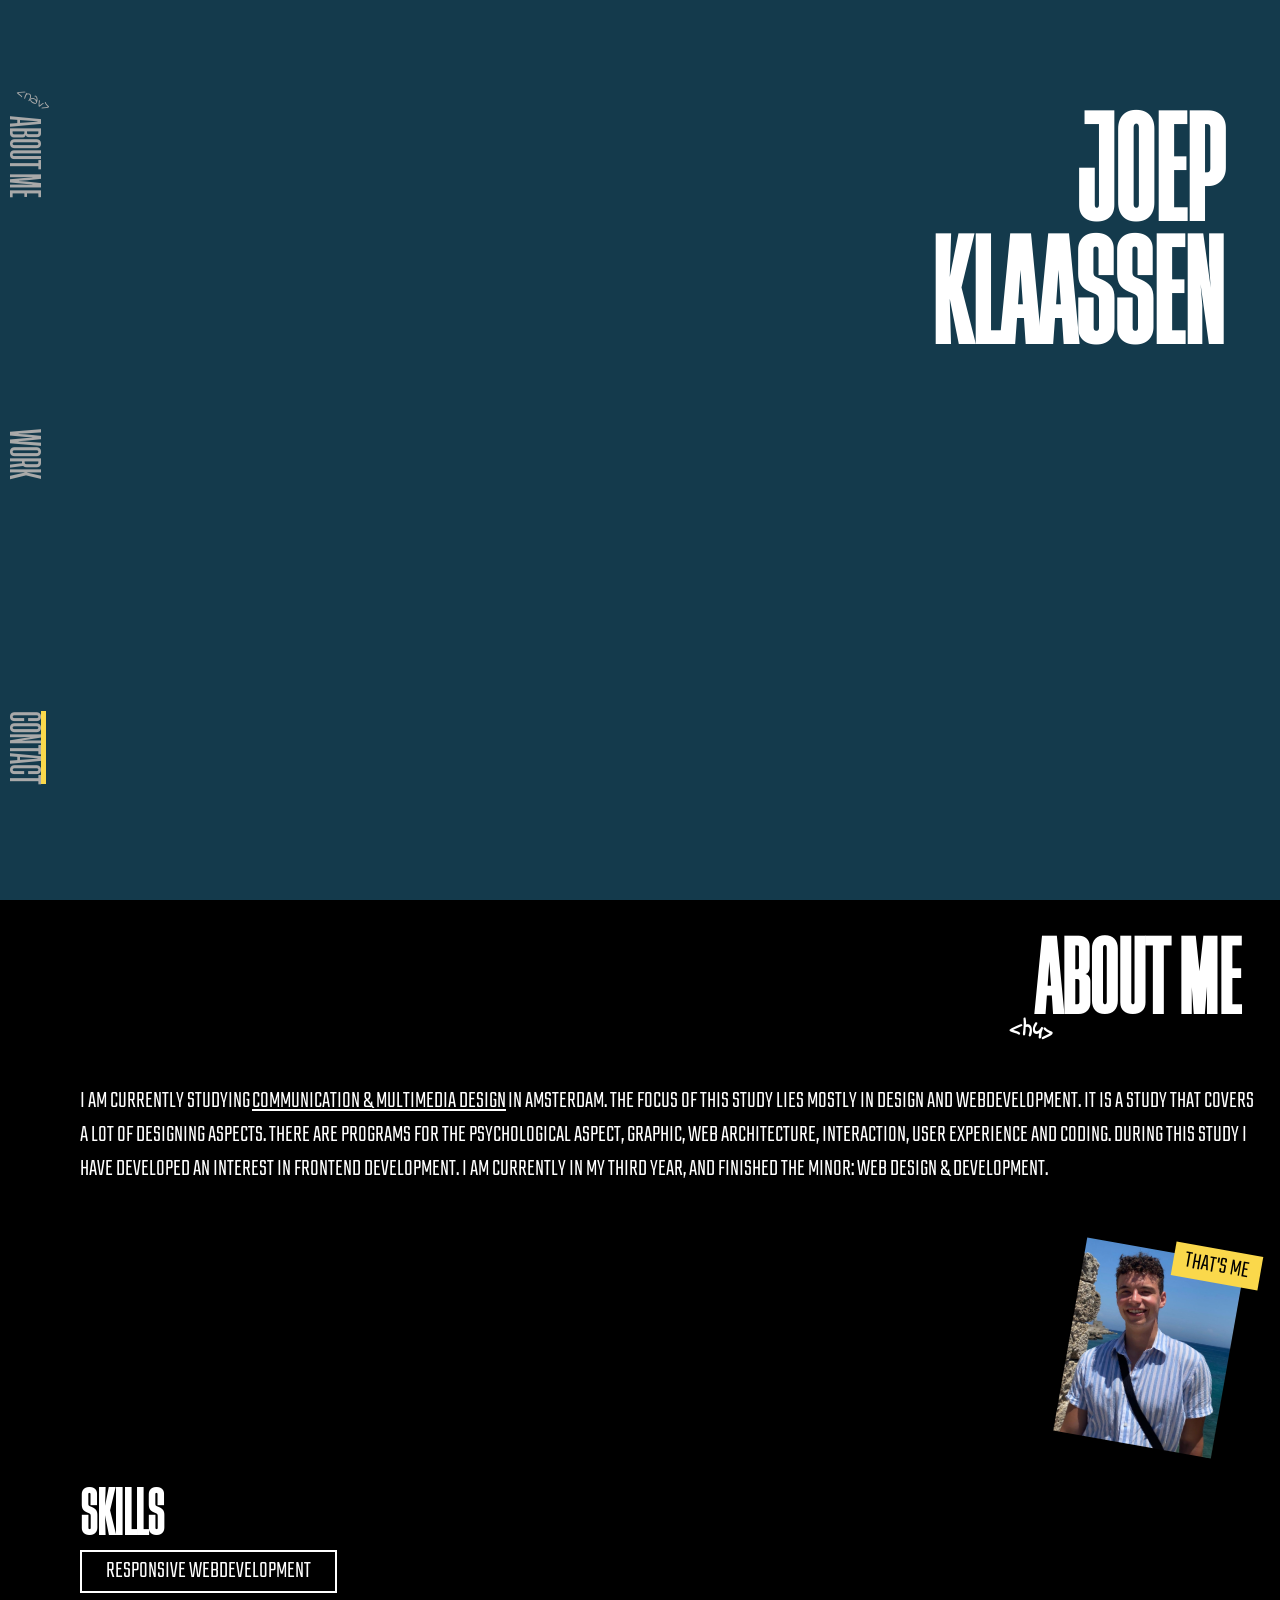
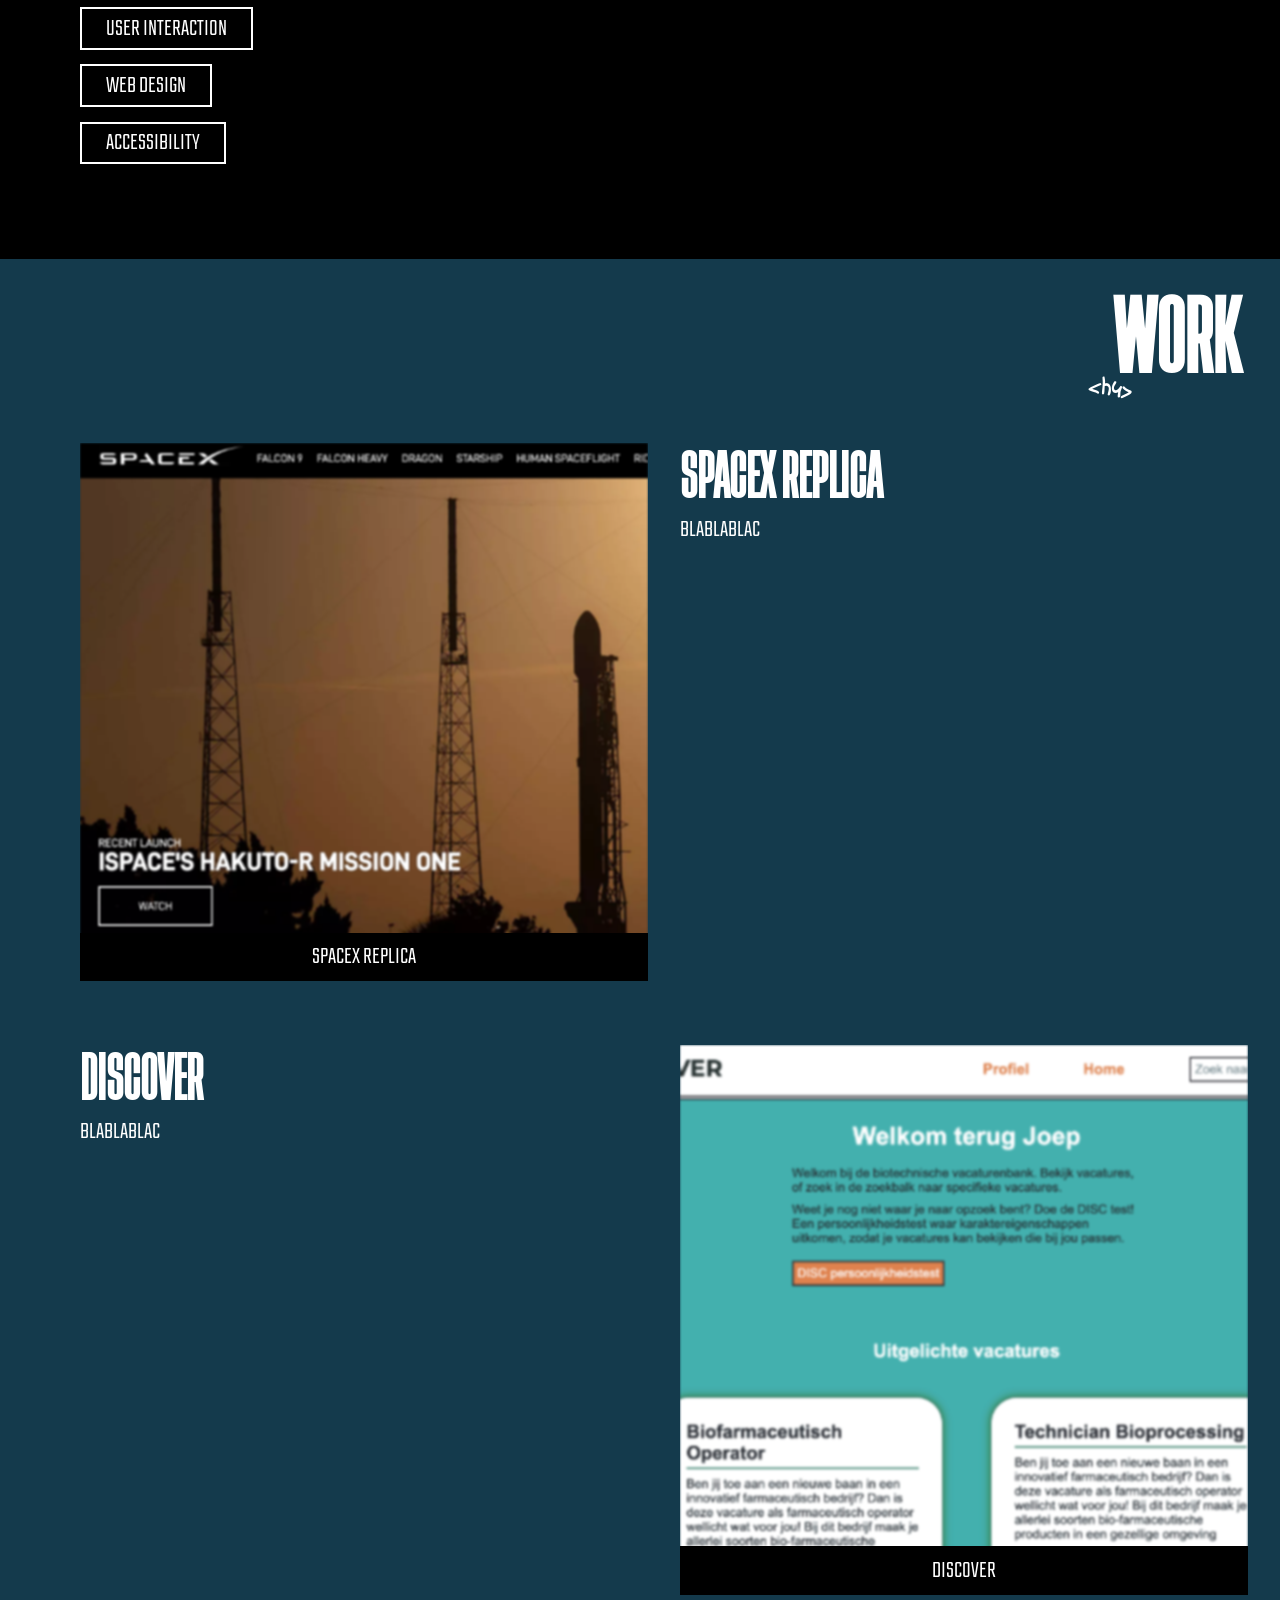
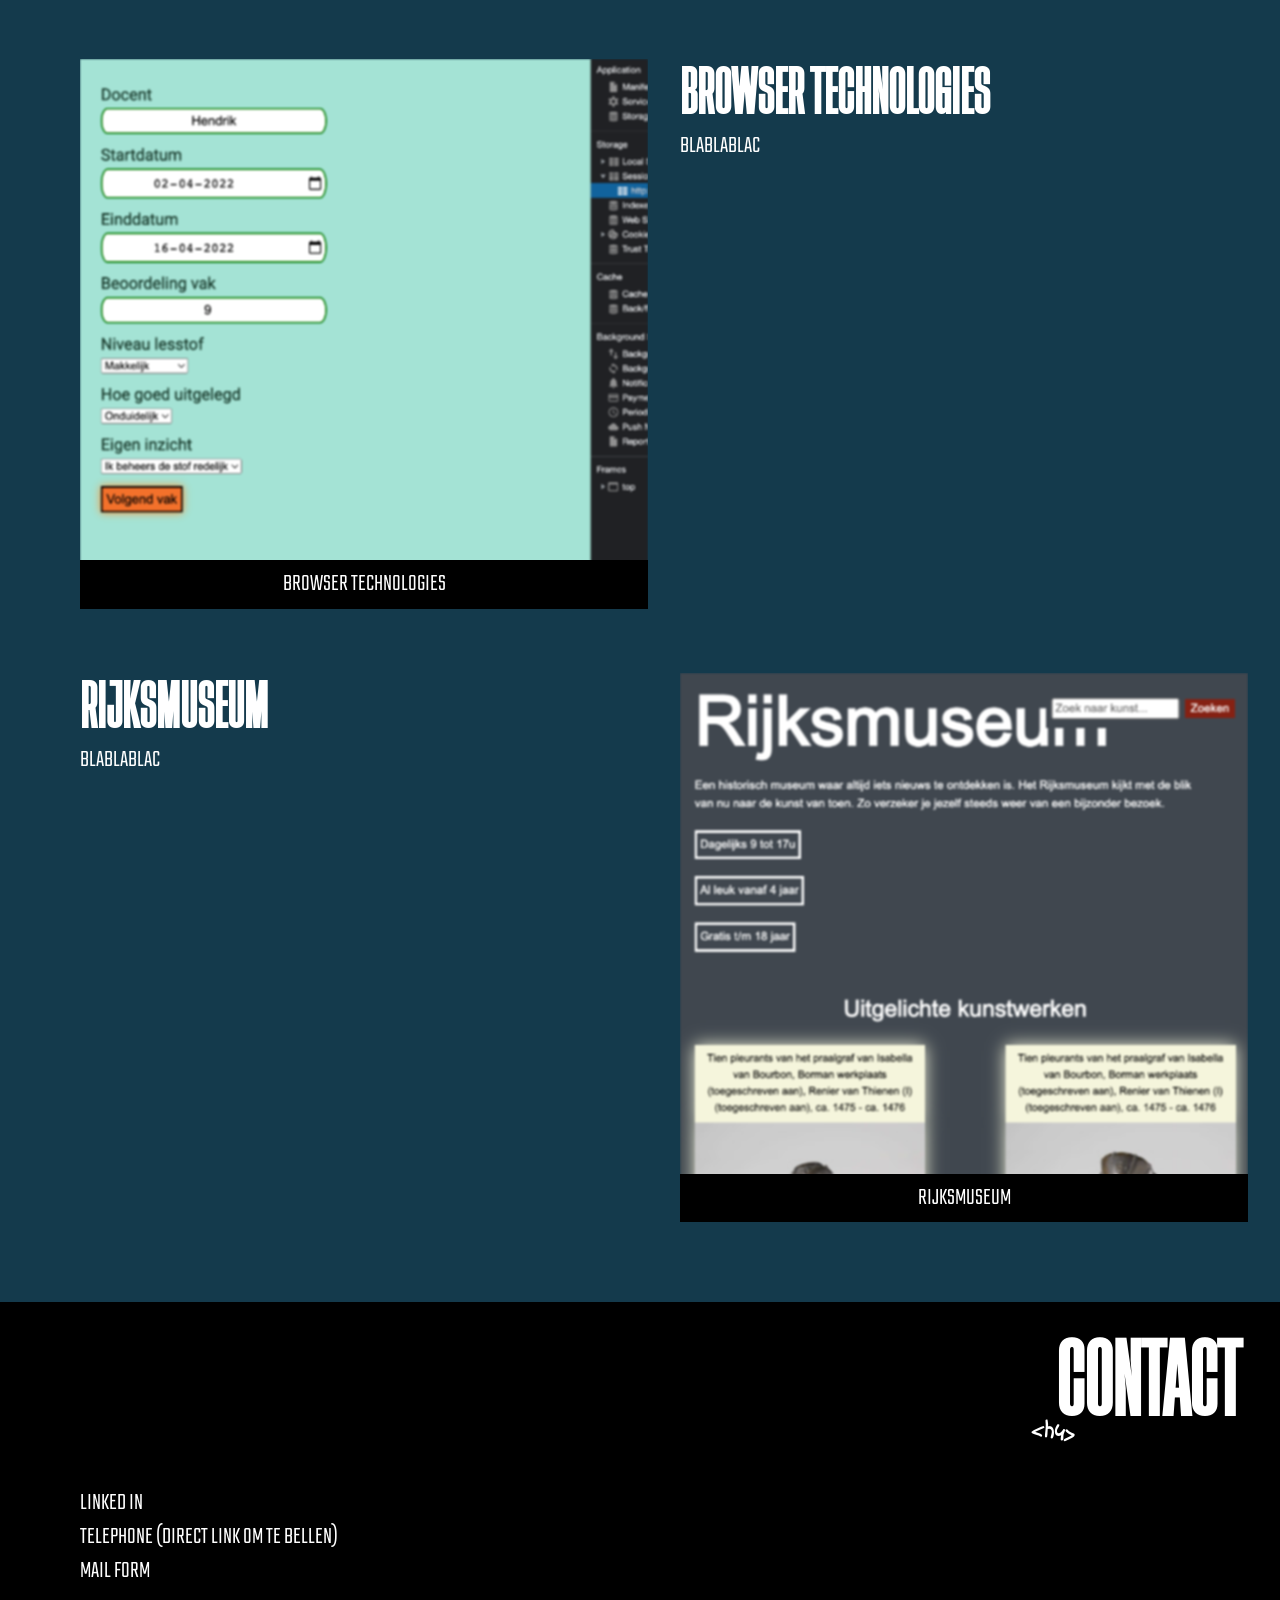
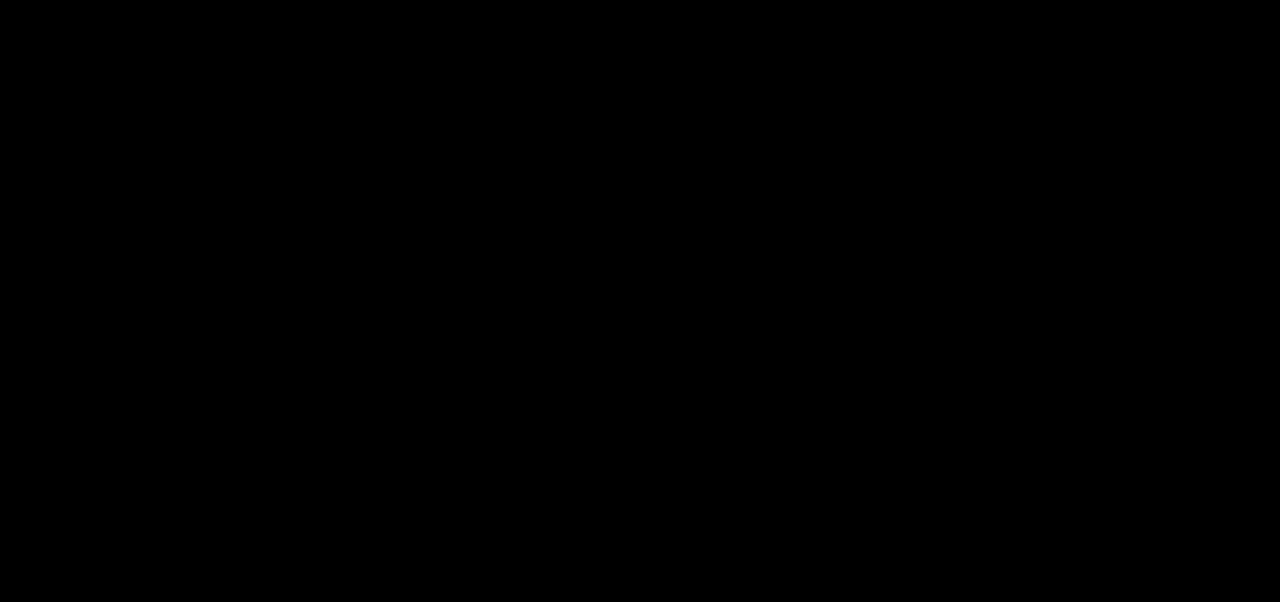
==== commit 0543ced0: "Add files via upload" ====
--- a/index.html
+++ b/index.html
@@ -4,7 +4,7 @@
     <meta charset="UTF-8">
     <meta http-equiv="X-UA-Compatible" content="IE=edge">
     <meta name="viewport" content="width=device-width, initial-scale=1.0">
-    <title>Portfolio Joep Klaassen</title>
+    <title>Joep Klaassen</title>
     <link rel="stylesheet" href="styles/index.css">
 </head>
 <body>
--- a/styles/index.css
+++ b/styles/index.css
@@ -221,6 +221,9 @@
     line-height: 1;
     padding-top: .5em;
     position: relative;
+    transition: .5s;
+    opacity: 0;
+    transform: rotate(30deg) translateX(1em) translateY(.5em);
 }
 
 h4::before{
@@ -242,7 +245,7 @@
     margin-top: .7em;
 }
 
-div{
+section#aboutMe div{
     margin-left: 5em;
     margin-right: 1.2em;
     position: relative;
@@ -328,6 +331,9 @@
     margin-bottom: 2em;
     position: relative;
     overflow: hidden;
+    transform: translateY(3em);
+    opacity: 0;
+    transition: .5s;
 }
 
 section#work ul img{
@@ -366,6 +372,10 @@
 section#work ul li:hover img{
     transform: scale(1.1);
     filter: blur(0);
+}
+
+section#work h5{
+    margin-top: 0;
 }
 
 
@@ -394,11 +404,34 @@
     font-family: Teko;
 }
 
-
-
-
-
-
+section#contact div{
+    margin-left: 5em;
+    margin-right: 1.2em;
+    position: relative;
+}
+
+
+
+
+
+
+
+
+
+
+
+/* Titel animatie */
+.titelAnimatie{
+    transform: rotate(0deg) translateX(0) translateY(0);
+    opacity: 1;
+}
+
+
+/* Work animatie */
+section#work ul li.workAnimatie{
+    transform: translateY(0);
+    opacity: 1;
+}
 
 
 
@@ -460,10 +493,7 @@
     section#work ul li:nth-of-type(3){
         margin-bottom: 5em;
     }
-}
-
-@media only screen and (min-width: 960px){
     section#work ul li:nth-of-type(2), section#work ul li:nth-of-type(3), section#work ul li:nth-of-type(6), section#work ul li:nth-of-type(7){
         display: block;
     }
-}+}
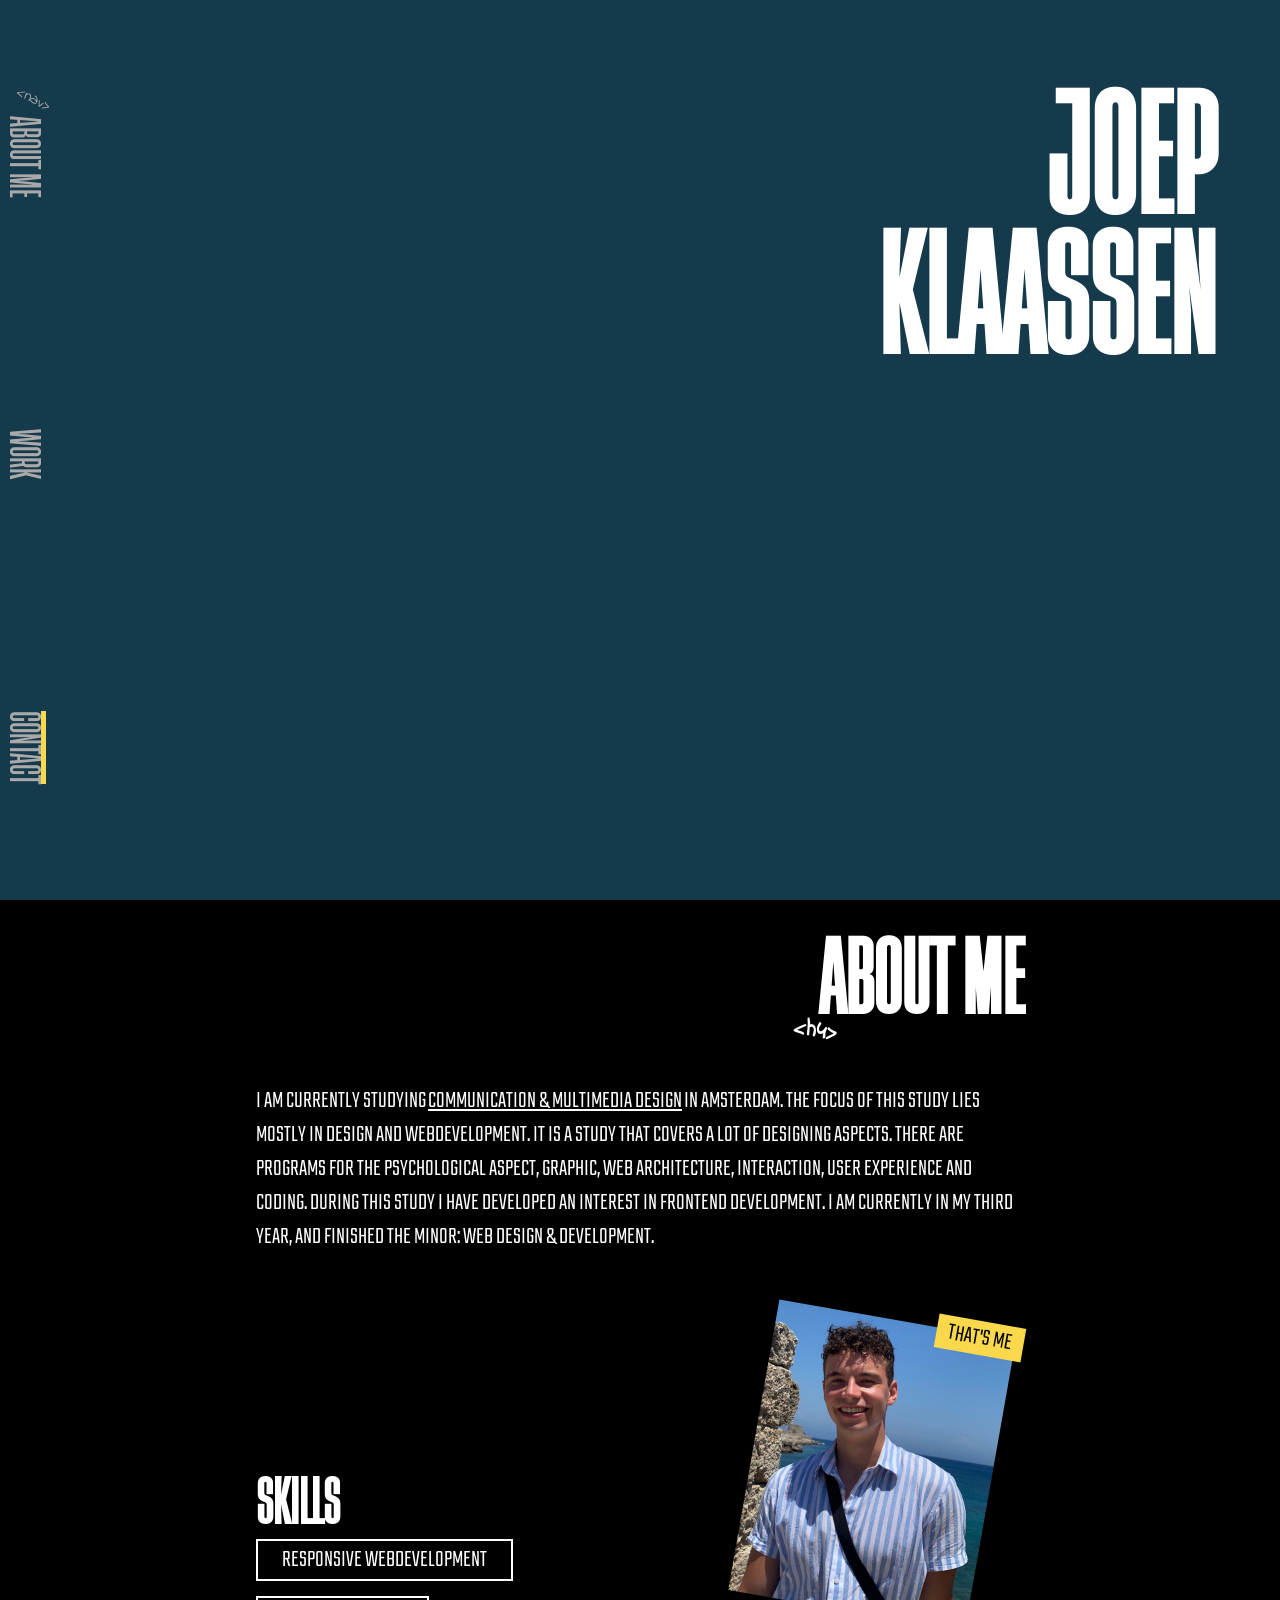
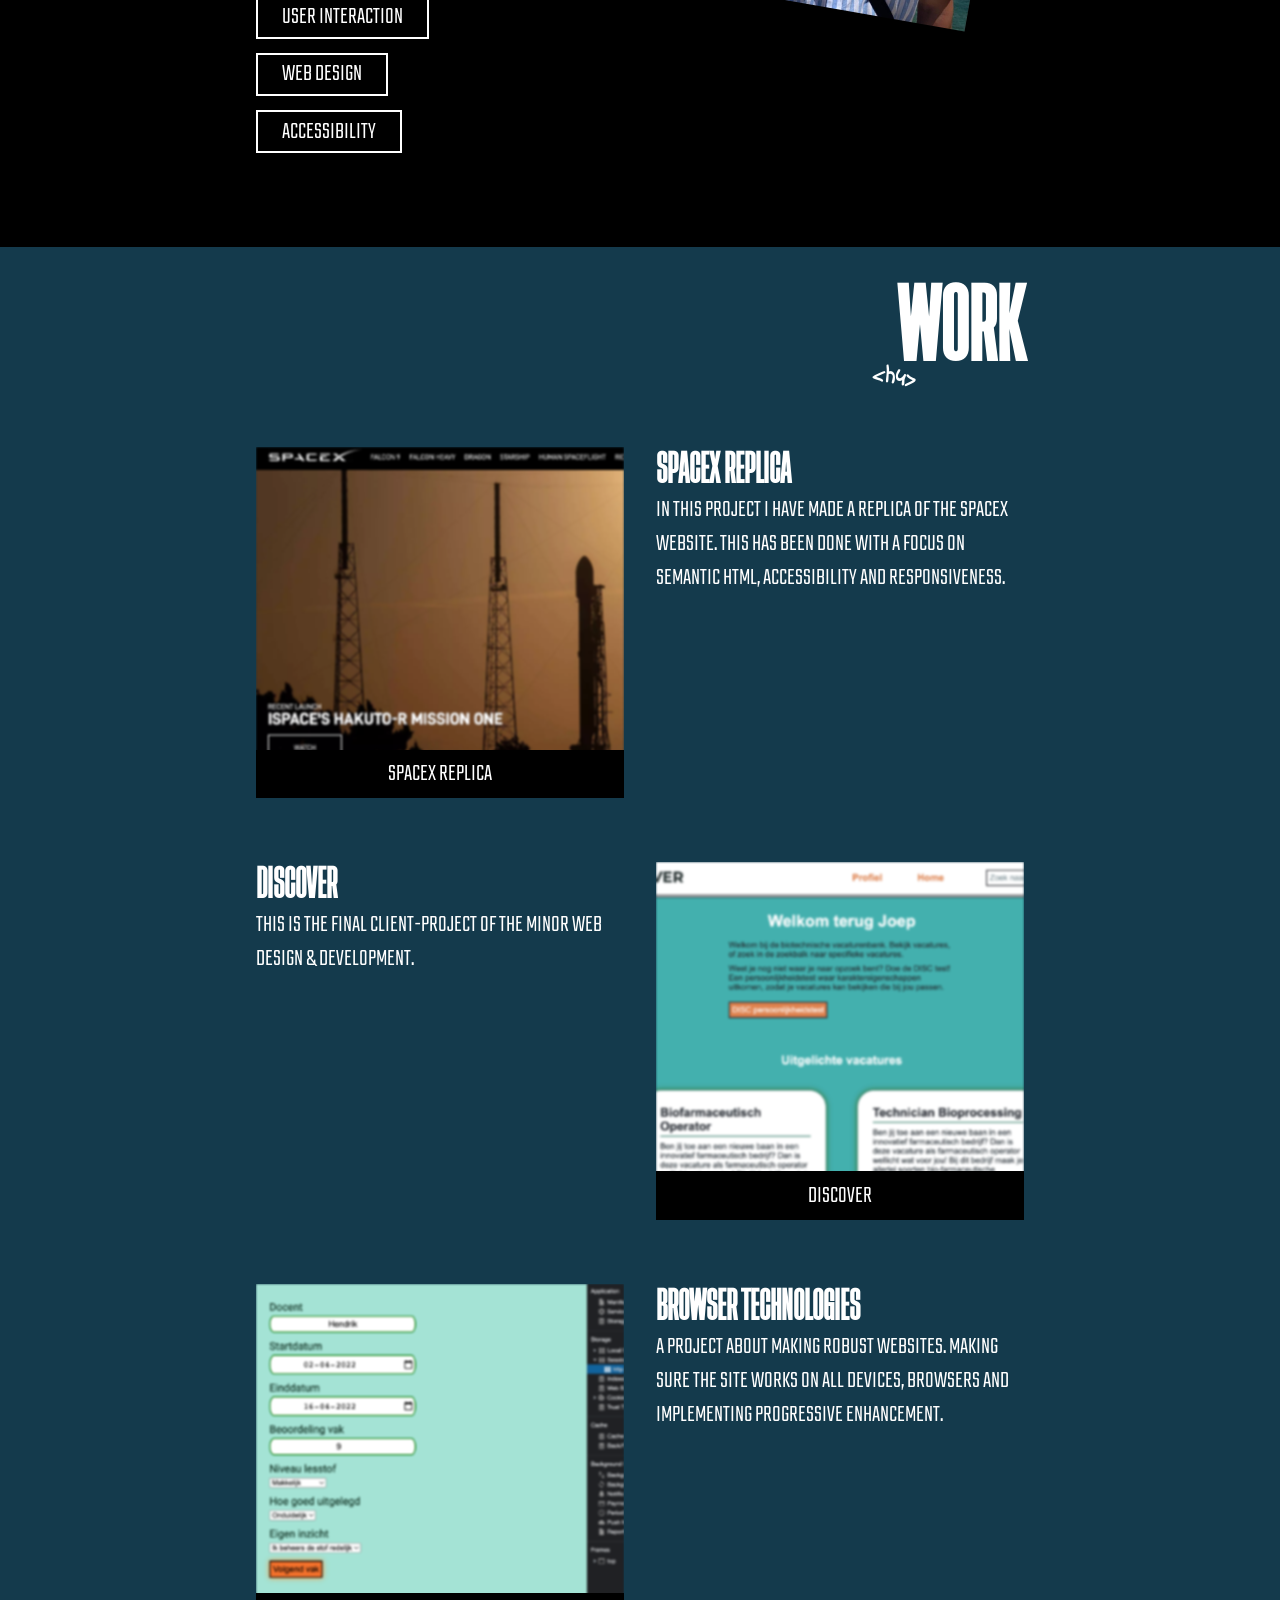
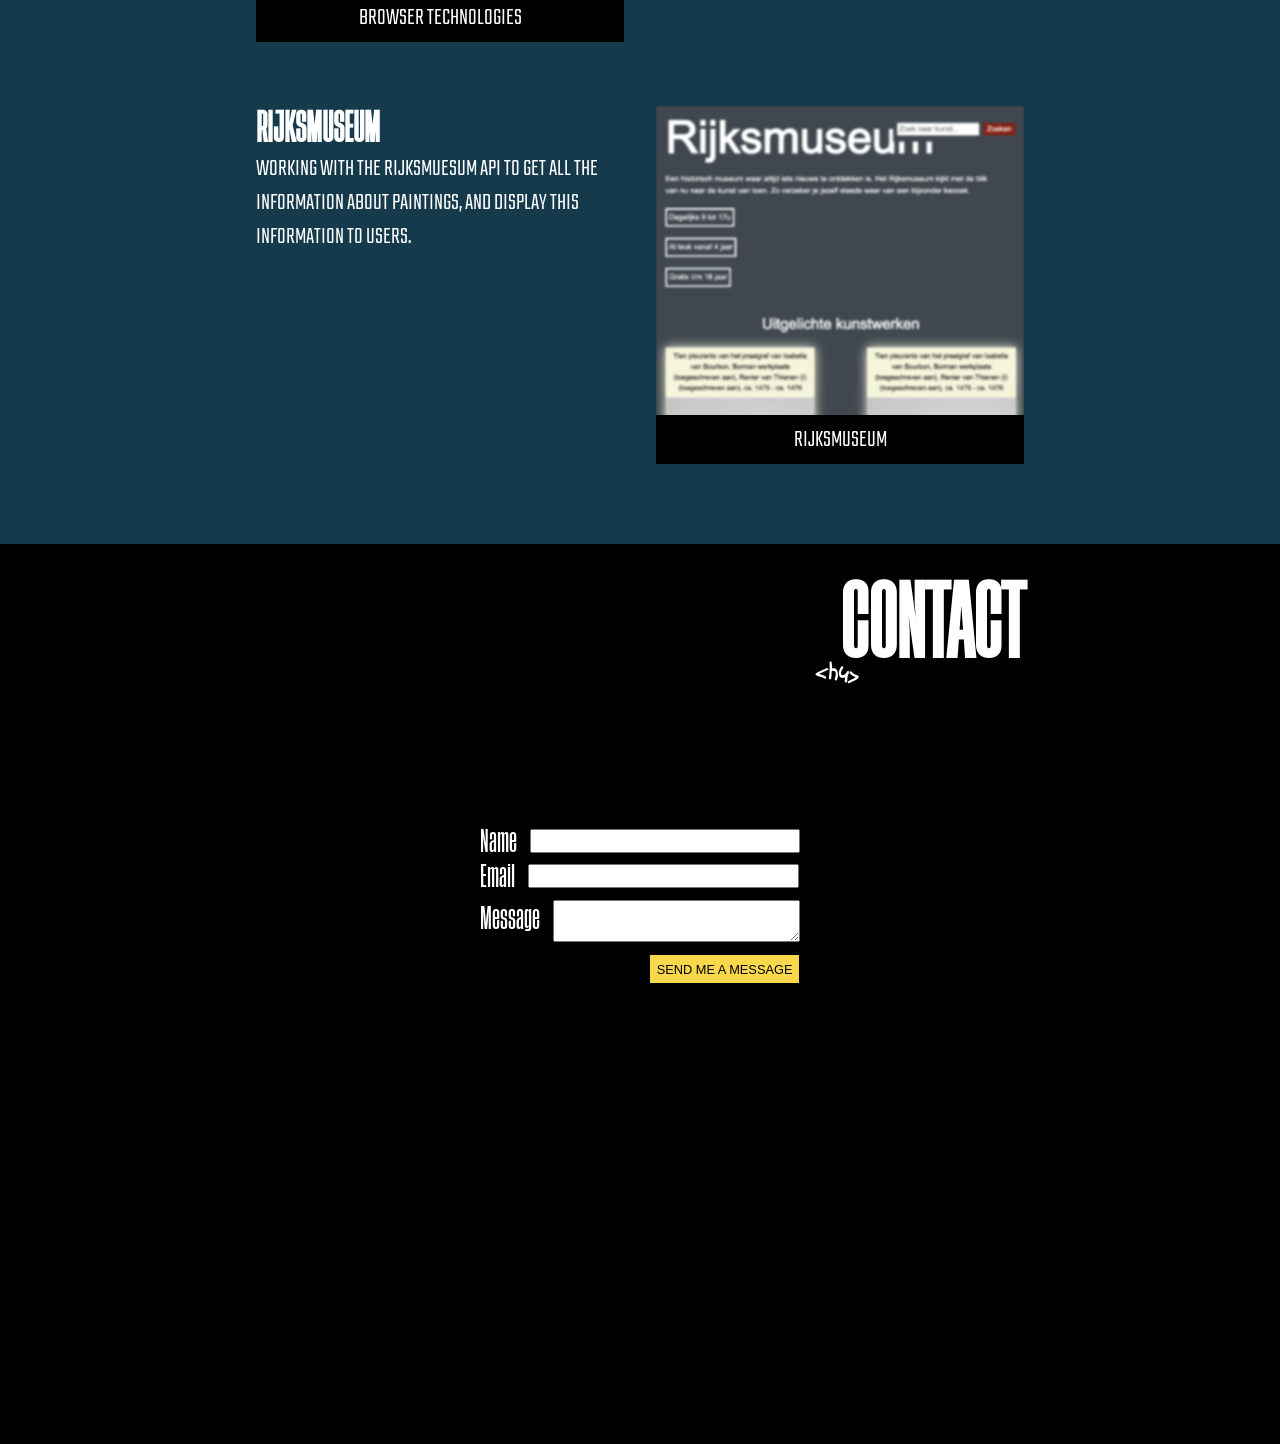
==== commit 386151dd: "." ====
--- a/index.html
+++ b/index.html
@@ -1,110 +1,185 @@
 <!DOCTYPE html>
 <html lang="en">
-<head>
-    <meta charset="UTF-8">
-    <meta http-equiv="X-UA-Compatible" content="IE=edge">
-    <meta name="viewport" content="width=device-width, initial-scale=1.0">
+  <head>
+    <meta charset="UTF-8" />
+    <meta http-equiv="X-UA-Compatible" content="IE=edge" />
+    <meta name="viewport" content="width=device-width, initial-scale=1.0" />
     <title>Joep Klaassen</title>
-    <link rel="stylesheet" href="styles/index.css">
-</head>
-<body>
-    <header>
-    </header>
-   
+    <link rel="stylesheet" href="styles/index.css" />
+  </head>
+  <body>
+    <header></header>
+
     <main>
-        <aside>
-            <nav>
-                <a href="#aboutMe">About me</a>
-                <a href="#work">Work</a>
-                <a href="#contact">Contact</a>
-            </nav>
-        </aside>
-        <section id="landing">
-            <h1>Joep</h1>
-            <h2>Klaassen</h2>
-            <h3><span>Front</span><span>-</span><span>end</span></h3>
-            <h3><span>D</span><span>e</span><span>v</span><span>e</span><span>l</span><span>o</span><span>p</span><span>e</span><span>r</span></h3>
-        </section>
-        <section id="aboutMe">
-            <h4>About me</h4>
+      <aside>
+        <nav>
+          <a href="#aboutMe">About me</a>
+          <a href="#work">Work</a>
+          <a href="#contact">Contact</a>
+        </nav>
+      </aside>
+      <section id="landing">
+        <h1>Joep</h1>
+        <h2>Klaassen</h2>
+        <h3><span>Front</span><span>-</span><span>end</span></h3>
+        <h3>
+          <span>D</span><span>e</span><span>v</span><span>e</span><span>l</span
+          ><span>o</span><span>p</span><span>e</span><span>r</span>
+        </h3>
+      </section>
+      <section id="aboutMe">
+        <h4>About me</h4>
+        <div>
+          <p>I am currently studying</p>
+          <a
+            href="https://www.hva.nl/opleiding/communication-and-multimedia-design/communication-and-multimedia-design.html"
+            target="_blank"
+            >Communication & Multimedia Design</a
+          >
+          <p>
+            in Amsterdam. The focus of this study lies mostly in design and
+            webdevelopment. It is a study that covers a lot of designing
+            aspects. There are programs for the psychological aspect, graphic,
+            web architecture, interaction, user experience and coding. During
+            this study I have developed an interest in frontend development. I
+            am currently in my third year, and finished the minor: Web design &
+            Development.
+          </p>
+          <img src="./images/portret.jpg" alt="Portret" />
+          <p>That's me</p>
+          <h5>Skills</h5>
+          <ul>
+            <li>
+              <p>Responsive webdevelopment</p>
+            </li>
+            <li>
+              <p>User interaction</p>
+            </li>
+            <li>
+              <p>Web design</p>
+            </li>
+            <li>
+              <p>Accessibility</p>
+            </li>
+          </ul>
+        </div>
+      </section>
+      <section id="work">
+        <h4>Work</h4>
+        <ul>
+          <li>
+            <a href="https://joepkl.github.io/FvD/" target="blank"
+              ><img src="./images/spaceX.png" alt="SpaceX"
+            /></a>
+            <p>SpaceX replica</p>
+          </li>
+          <li>
             <div>
-                <p>I am currently studying</p>
-                <a href="https://www.hva.nl/opleiding/communication-and-multimedia-design/communication-and-multimedia-design.html" target="_blank">Communication & Multimedia Design</a>
-                <p>in Amsterdam. The focus of this study lies mostly in design and webdevelopment. It is a study that covers a lot of designing aspects. There are programs for the psychological aspect, graphic, web architecture, interaction, user experience and coding.  During this study I have developed an interest in frontend development. I am currently in my third year, and finished the minor: Web design & Development. </p>
-                <img src="./images/portret.jpg" alt="Portret">
-                <p>That's me</p>
-                <h5>Skills</h5>
-                <ul>
-                    <li>
-                        <p>Responsive webdevelopment</p>
-                    </li>
-                    <li>
-                        <p>User interaction</p>
-                    </li>
-                    <li>
-                        <p>Web design</p>
-                    </li>
-                    <li>
-                        <p>Accessibility</p>
-                    </li>
-                </ul>
+              <h5>SpaceX replica</h5>
+              <p>
+                In this project I have made a replica of the SpaceX website.
+                This has been done with a focus on semantic HTML, accessibility
+                and responsiveness.
+              </p>
             </div>
-        </section>
-        <section id="work">
-            <h4>Work</h4>
-            <ul>
-                <li><a href="https://joepkl.github.io/FvD/" target="blank"><img src="./images/spaceX.png" alt="SpaceX"></a><p>SpaceX replica</p></li>
-                <li>
-                    <div>
-                        <h5>SpaceX replica</h5>
-                        <p>blablablac</p>
-                    </div>
-                </li>
-                <li>
-                    <div>
-                        <h5>Discover</h5>
-                        <p>blablablac</p>
-                    </div>
-                </li>
-                <li><a href="https://github.com/Joepkl/Discover" target="blank"><img src="./images/discover.png" alt="Discover"></a><p>Discover</p></li>
-                <li><a href="https://github.com/Joepkl/browser-technologies-2122" target="blank"><img src="./images/browsertechnologies.png" alt="Browser technologies"></a><p>Browser technologies</p></li>
-                <li>
-                    <div>
-                        <h5>Browser technologies</h5>
-                        <p>blablablac</p>
-                    </div>
-                </li>
-                <li>
-                    <div>
-                        <h5>Rijksmuseum</h5>
-                        <p>blablablac</p>
-                    </div>
-                </li>
-                <li><a href="https://github.com/Joepkl/progressive-web-apps-2122" target="blank"><img src="./images/rijksmuseum.png" alt="Rijksmuseum"></a><p>Rijksmuseum</p></li>
-            </ul>
-        </section>
-        <section id="contact">
-            <h4>Contact</h4>
+          </li>
+          <li>
             <div>
-                <ul>
-                    <li><p>Linked in</p></li>
-                    <li><p>Telephone (direct link om te bellen)</p></li>
-                    <li><p>Mail form</p></li>
-                </ul>
+              <h5>Discover</h5>
+              <p>
+                This is the final client-project of the minor Web design &
+                development.
+              </p>
             </div>
-        </section>
+          </li>
+          <li>
+            <a href="https://github.com/Joepkl/Discover" target="blank"
+              ><img src="./images/discover.png" alt="Discover"
+            /></a>
+            <p>Discover</p>
+          </li>
+          <li>
+            <a
+              href="https://github.com/Joepkl/browser-technologies-2122"
+              target="blank"
+              ><img
+                src="./images/browsertechnologies.png"
+                alt="Browser technologies"
+            /></a>
+            <p>Browser technologies</p>
+          </li>
+          <li>
+            <div>
+              <h5>Browser technologies</h5>
+              <p>
+                A project about making robust websites. Making sure the site
+                works on all devices, browsers and implementing progressive
+                enhancement.
+              </p>
+            </div>
+          </li>
+          <li>
+            <div>
+              <h5>Rijksmuseum</h5>
+              <p>
+                Working with the Rijksmuesum API to get all the information
+                about paintings, and display this information to users.
+              </p>
+            </div>
+          </li>
+          <li>
+            <a
+              href="https://github.com/Joepkl/progressive-web-apps-2122"
+              target="blank"
+              ><img src="./images/rijksmuseum.png" alt="Rijksmuseum"
+            /></a>
+            <p>Rijksmuseum</p>
+          </li>
+        </ul>
+      </section>
+      <section id="contact">
+        <h4>Contact</h4>
 
-        <div id="cursorBox"></div>
+          <form
+          action="https://formsubmit.co/c8ac03b15a0eca25122aaeaf09665200"
+          method="POST"
+          class="contact"
+        >
+          <input type="hidden" name="_captcha" value="false" />
+          <div class="form">
+            <label for="name">Name</label>
+            <input type="text" name="name" id="name" required />
+          </div>
+          <div class="form">
+            <label for="email">Email</label>
+            <input
+              type="email"
+              name="email"
+              id="email"
+              required
+              autocomplete="off"
+            />
+          </div>
+          <div class="form">
+            <label for="message">Message</label>
+            <textarea
+              name="message"
+              cols="30"
+              rows="2"
+              id="message"
+              required
+            ></textarea>
+          </div>
+          <button type="submit">Send me a message</button>
+        </form>
+        </div>
+      </section>
+
+      <div id="cursorBox"></div>
     </main>
-   
-    <footer>
-    </footer>
 
-
-
-
-
+    <footer></footer>
 
     <script src="scripts/index.js"></script>
-</body>
-</html>+  </body>
+</html>
--- a/styles/index.css
+++ b/styles/index.css
@@ -1,499 +1,589 @@
-*{
-    margin: 0;
-    padding: 0;
-}
-
-:root{
-    --detailColor: #fad84b;
-    --backgroundColor: #143a4c;
-    --backgroundColor2: #000000;
-    --textColor: #ffffff;
+* {
+  margin: 0;
+  padding: 0;
+}
+
+:root {
+  --detailColor: #fad84b;
+  --backgroundColor: #143a4c;
+  --backgroundColor2: #000000;
+  --textColor: #ffffff;
 }
 
 @font-face {
-    font-family: Tusker;
-    src: url(../fonts/TuskerGrotesk-3500Medium.ttf);
+  font-family: Tusker;
+  src: url(../fonts/TuskerGrotesk-3500Medium.ttf);
 }
 
 @font-face {
-    font-family: Indie;
-    src: url(../fonts/IndieFlower-Regular.ttf);
+  font-family: Indie;
+  src: url(../fonts/IndieFlower-Regular.ttf);
 }
 
 @font-face {
-    font-family: Teko;
-    src: url(../fonts/Teko-Light.ttf);
-}
-
-html{
-    scroll-behavior: smooth;
-}
-
-body{
-    font-family: Tusker;
-    overflow-x: hidden;
-}
-
-main{
-    background-color: var(--backgroundColor);
-}
-
-
+  font-family: Teko;
+  src: url(../fonts/Teko-Light.ttf);
+}
+
+html {
+  scroll-behavior: smooth;
+}
+
+body {
+  font-family: Tusker;
+  width: 100%;
+  height: 100%;
+  overflow-x: hidden;
+}
+
+main {
+  background-color: var(--backgroundColor);
+}
 
 /* Landingspagina */
-section#landing{
-    height: 100vh;
-    position: relative;
-}
-
-h1, h2{
-    color: var(--textColor);
-    font-size: 7em;
-    line-height: 1.1;
-    position: relative;
-    width: fit-content;
-    text-transform: uppercase;
-    margin-left: auto;
-    margin-right: .5em;
-}
-
-h1{
-    padding-top: 1em;
-}
-
-
-h1::after, h2::after{
-    content:'';
-    width: calc(100% + .5em);
-    height: 100%;
-    background-color: var(--detailColor);
-    left: 0;
-    position: absolute;
-    transform: scaleX(0);
-    transition: transform .5s;
-    transform-origin: right;
-}
-
-
-h1.test::after, h2.test::after {
-    transform: scaleX(1);
-    transform-origin: left;
-}
-
-
-
+section#landing {
+  height: 100vh;
+  position: relative;
+}
+
+h1,
+h2 {
+  color: var(--textColor);
+  font-size: 7em;
+  line-height: 1.1;
+  position: relative;
+  width: fit-content;
+  text-transform: uppercase;
+  margin-left: auto;
+  margin-right: 0.5em;
+}
+
+h1 {
+  padding-top: 1em;
+}
+
+h1::after,
+h2::after {
+  content: "";
+  width: calc(100% + 0.5em);
+  height: 100%;
+  background-color: var(--detailColor);
+  left: 0;
+  position: absolute;
+  transform: scaleX(0);
+  transition: transform 0.5s;
+  transform-origin: right;
+}
+
+h1.test::after,
+h2.test::after {
+  transform: scaleX(1);
+  transform-origin: left;
+}
 
 /* Front end developer animatie */
-h3{
-    color: var(--detailColor);
-    font-size: 5em;
-    line-height: 1.1;
-    width: fit-content;
-    margin: 1em .5em 0 auto;
-    text-transform: uppercase;
-}
-
-h3 span{
-    opacity: 0;
-}
-
-h3:first-of-type span.verschijn{
-    opacity: 1;
-}
-
-h3:nth-of-type(2) span.typing{
-    opacity: 1;
-}
-
-h3:nth-of-type(2){
-    margin-top: 0;
-}
-
-
-
-
-
-
-
+h3 {
+  color: var(--detailColor);
+  font-size: 5em;
+  line-height: 1.1;
+  width: fit-content;
+  margin: 1em 0.5em 0 auto;
+  text-transform: uppercase;
+}
+
+h3 span {
+  opacity: 0;
+}
+
+h3:first-of-type span.verschijn {
+  opacity: 1;
+}
+
+h3:nth-of-type(2) span.typing {
+  opacity: 1;
+}
+
+h3:nth-of-type(2) {
+  margin-top: 0;
+}
 
 /* Muis volgen animatie */
-/* #cursorBox{
-    position: absolute;
-    width: 15px;
-    height: 15px;
-    border: 3px solid white;
-    pointer-events: none;
-    transform: translate(-50%, -50%);
-    border-radius: 50%;
-    transition: 0s;
-    opacity: 1;
-    left: -3em;
-}
-
-
-div#cursorBox.mouseDown{
-    width: 30px;
-    height: 30px;
-}
-
-div#cursorBox.mobile{
+#cursorBox {
+  position: absolute;
+  width: 15px;
+  height: 15px;
+  border: 3px solid white;
+  pointer-events: none;
+  transform: translate(-50%, -50%);
+  border-radius: 50%;
+  transition: 0s;
+  opacity: 1;
+  left: -3em;
+}
+
+div#cursorBox.mouseDown {
+  width: 30px;
+  height: 30px;
+}
+
+div#cursorBox.mobile {
+  display: none;
+}
+
+/* Aside navigatie */
+aside {
+  position: sticky;
+  top: 0;
+  z-index: 9;
+}
+
+aside nav {
+  height: 100vh;
+  width: fit-content;
+  display: flex;
+  flex-direction: column;
+  justify-content: space-around;
+  align-items: start;
+  position: absolute;
+}
+
+aside a:first-of-type::before {
+  content: "<nav>";
+  display: inline-block;
+  writing-mode: horizontal-tb;
+  transform: rotate(30deg);
+  font-size: 0.5em;
+  position: absolute;
+  top: -1.8em;
+  left: 1em;
+  font-family: Indie;
+  text-transform: lowercase;
+}
+
+aside a {
+  color: var(--textColor);
+  color: darkgrey;
+  text-decoration: none;
+  font-size: 2em;
+  writing-mode: vertical-rl;
+  position: relative;
+  text-transform: uppercase;
+}
+
+aside a::after {
+  content: "";
+  background-color: var(--detailColor);
+  width: 0.15em;
+  height: 100%;
+  position: absolute;
+  top: 0;
+  left: 90%;
+  opacity: 0;
+  transition: 0.5s;
+}
+
+/* Aside navigatie  active animatie */
+aside a.active::after {
+  opacity: 1;
+}
+
+/* About me pagina */
+section#aboutMe {
+  background-color: var(--backgroundColor2);
+}
+
+h4 {
+  color: var(--textColor);
+  font-size: 5em;
+  width: fit-content;
+  text-transform: uppercase;
+  margin: 0 0.5em 0.8em auto;
+  line-height: 1;
+  padding-top: 0.5em;
+  position: relative;
+  transition: 0.5s;
+  opacity: 0;
+  transform: rotate(30deg) translateY(0.5em);
+}
+
+h4::before {
+  content: "<h4>";
+  font-size: 0.3em;
+  text-transform: lowercase;
+  font-family: Indie;
+  position: absolute;
+  top: 100%;
+  left: -1em;
+  transform: rotate(10deg);
+}
+
+h5 {
+  color: var(--textColor);
+  font-family: Tusker;
+  font-size: 3em;
+  text-transform: uppercase;
+  margin-top: 0.7em;
+}
+
+section#aboutMe div {
+  margin-left: 5em;
+  margin-right: 1.2em;
+  position: relative;
+}
+
+div > p {
+  font-family: Teko;
+  text-transform: uppercase;
+  color: var(--textColor);
+  font-size: 1.5em;
+  display: inline;
+}
+
+div > a {
+  font-size: 1.5em;
+  font-family: Teko;
+  color: var(--textColor);
+  width: fit-content;
+  text-transform: uppercase;
+}
+
+section#aboutMe div > img {
+  width: 10em;
+  display: block;
+  transform: rotate(10deg);
+  margin: 4em 2em 0 auto;
+  transition: 0.5s;
+}
+
+section#aboutMe div > img:hover {
+  transform: scale(1.3);
+}
+
+section#aboutMe div > p:nth-of-type(3) {
+  position: absolute;
+  background-color: var(--detailColor);
+  color: var(--backgroundColor2);
+  padding: 0 0.5em;
+  transform: rotate(10deg);
+  bottom: 24em;
+  right: 0;
+}
+
+section#aboutMe div > ul {
+  padding-bottom: 5em;
+  list-style: none;
+}
+
+section#aboutMe div > ul p {
+  font-size: 1.5em;
+  text-transform: uppercase;
+  font-family: Teko;
+  color: var(--textColor);
+  width: fit-content;
+  border: solid 0.1em white;
+  padding: 0.1em 1em;
+  margin-bottom: 0.6em;
+  transition: 0.5s;
+}
+
+section#aboutMe div > ul p:hover {
+  transform: translateX(3em);
+}
+
+
+
+
+
+/* Work pagina */
+section#work ul {
+  list-style: none;
+  margin-left: 5em;
+}
+
+section#work ul li {
+  width: calc(100vw - 2em - 5em);
+  margin-bottom: 2em;
+  position: relative;
+  overflow: hidden;
+  transform: translateY(3em);
+  opacity: 0;
+  transition: 0.5s;
+}
+
+section#work ul img {
+  width: 100%;
+  filter: blur(1px);
+  transition: 0.5s;
+}
+
+section#work ul a {
+  height: 100%;
+  display: block;
+}
+
+section#work ul li:last-of-type {
+  margin-bottom: 5em;
+}
+
+section#work ul li > p {
+  font-family: Teko;
+  color: var(--textColor);
+  background-color: var(--backgroundColor2);
+  font-size: 1.5em;
+  position: absolute;
+  text-align: center;
+  text-transform: uppercase;
+  bottom: 0;
+  width: 100%;
+  padding: 0.3em 0;
+  transition: 0.5s;
+}
+
+section#work ul li:hover p {
+  transform: translateY(2em);
+}
+
+section#work ul li:hover img {
+  transform: scale(1.1);
+  filter: blur(0);
+}
+
+section#work h5 {
+  margin-top: 0;
+  font-size: 2em;
+}
+
+section #work p{
+  font-size: 1em;
+}
+
+
+
+/* Beschrijvingen projecten zichtbaar alleen bij (min width desktop) */
+section#work ul li:nth-of-type(2),
+section#work ul li:nth-of-type(3),
+section#work ul li:nth-of-type(6),
+section#work ul li:nth-of-type(7) {
+  display: none;
+}
+
+
+
+
+
+/* Contact pagina */
+section#contact {
+  height: 100vh;
+  background-color: var(--backgroundColor2);
+}
+section#contact ul p {
+  font-size: 1.5em;
+  color: var(--textColor);
+  text-transform: uppercase;
+  font-family: Teko;
+}
+
+section#contact > div {
+  margin-left: 5em;
+  margin-right: 1.2em;
+  position: relative;
+}
+
+form label{
+  color: var(--textColor);
+  font-size: 1.5em;
+}
+
+form input{
+  height: 1.5em;
+  width: 20em;
+  margin-left: 1em;
+}
+
+form div:first-of-type input{
+  width: 19.9em;
+}
+
+div.form{
+  display: flex;
+  align-items: center;
+}
+
+textarea{
+  margin-left: 1em;
+  height: 3em;
+  margin-top: .5em;
+}
+
+button{
+  background-color: var(--detailColor);
+  border: none;
+  padding: .5em;
+  text-transform: uppercase;
+  font-size: .8em;
+  margin-left: 13.3em;
+  margin-top: 1em;
+  cursor: pointer;
+}
+
+form{
+  width: 20em;
+  margin: 10em auto 0 auto;
+}
+
+
+
+
+
+/* Titel animatie */
+.titelAnimatie {
+  transform: rotate(0deg) translateX(0) translateY(0);
+  opacity: 1;
+}
+
+/* Work animatie */
+section#work ul li.workAnimatie {
+  transform: translateY(0);
+  opacity: 1;
+}
+
+
+
+
+
+
+
+
+/* Niet muis volgen bij tablet/mobiel */
+@media only screen and (max-width: 960px) {
+  #cursorBox {
     display: none;
-} */
-
-
-
-
-
-/* Aside navigatie */
-aside{
-    position: sticky;
-    top: 0;
-    z-index: 9;
-}
-
-aside nav{  
-    height: 100vh;
-    width: fit-content;
+  }
+}
+
+/* Geen hover interactie bij tablet/mobiel */
+@media only screen and (max-width: 960px) {
+  section#aboutMe div > img:hover {
+    transform: rotate(10deg) scale(1);
+  }
+  section#aboutMe div > ul p:hover {
+    transform: translateX(0);
+  }
+  section#work ul li:hover p {
+    transform: translateY(0);
+  }
+  section#work ul li:hover img {
+    transform: scale(1);
+    filter: blur(1px);
+  }
+}
+
+/* Breakpoint fixes */
+@media only screen and (max-width: 380px) {
+  h1,
+  h2 {
+    font-size: 6em;
+    margin-right: 0.3em;
+  }
+  h3 {
+    font-size: 4em;
+    margin-right: 1em;
+  }
+}
+
+
+
+
+@media only screen and (min-width: 600px) {
+  h3 {
+    margin: .3em auto 0 2em;
+    font-size: 6em;
+  }
+  h1,
+  h2 {
+    font-size: 8em;
+  }
+  h1 {
+    padding-top: 0.7em;
+  }
+
+  section#aboutMe div > img {
+    width: 15em;
+  }
+  section#aboutMe h5 {
+    margin-top: -0.5em;
+  }
+  section#aboutMe div > p:nth-of-type(3) {
+    bottom: 25.5em;
+  }
+  section#work ul {
     display: flex;
-    flex-direction: column;
-    justify-content: space-around;
-    align-items: start;
-    position: absolute;
-}
-
-aside a:first-of-type::before{
-    content: '<nav>';
-    display: inline-block;
-    writing-mode: horizontal-tb;
-    transform: rotate(30deg);
-    font-size: .5em;
-    position: absolute;
-    top: -1.8em;
-    left: 1em;
-    font-family: Indie;
-    text-transform: lowercase;
-}
-
-aside a{
-    color: var(--textColor);
-    color: darkgrey;
-    text-decoration: none;
-    font-size: 2em;
-    writing-mode: vertical-rl;
-    position: relative;
-    text-transform: uppercase;
-}
-
-aside a::after{
-    content: '';
-    background-color: var(--detailColor);
-    width: .15em;
-    height: 100%;
-    position: absolute;
-    top: 0;
-    left: 90%;
-    opacity: 0;
-    transition: .5s;
-}
-
-
-/* Aside navigatie  active animatie */
-aside a.active::after{
-    opacity: 1;
-}
-
-
-
-
-
-
-/* About me pagina */
-section#aboutMe{
-    background-color: var(--backgroundColor2);
-}
-
-h4{
-    color: var(--textColor);
-    font-size: 5em;
-    width: fit-content;
-    text-transform: uppercase;
-    margin: 0 .5em .8em auto;
-    line-height: 1;
-    padding-top: .5em;
-    position: relative;
-    transition: .5s;
-    opacity: 0;
-    transform: rotate(30deg) translateX(1em) translateY(.5em);
-}
-
-h4::before{
-    content: '<h4>';
-    font-size: .3em;
-    text-transform: lowercase;
-    font-family: Indie;
-    position: absolute;
-    top: 100%;
-    left: -1em;
-    transform: rotate(10deg);
-}
-
-h5{
-    color: var(--textColor);
-    font-family: Tusker;
-    font-size: 3em;
-    text-transform: uppercase;
-    margin-top: .7em;
-}
-
-section#aboutMe div{
-    margin-left: 5em;
-    margin-right: 1.2em;
-    position: relative;
-}
-
-div > p{
-    font-family: Teko;
-    text-transform: uppercase;
-    color: var(--textColor);
-    font-size: 1.5em;
-    display: inline;
-}
-
-
-div > a{
-    font-size: 1.5em;
-    font-family: Teko;
-    color: var(--textColor);
-    width: fit-content;
-    text-transform: uppercase;
-}
-
-
-section#aboutMe div > img{
-    width: 10em;
+    flex-wrap: wrap;
+    gap: 2em;
+    margin-right: 2em;
+  }
+  section#work ul li {
+    width: calc(50vw - 4.5em);
+  }
+  section#work ul li:nth-of-type(3) {
+    margin-bottom: 5em;
+  }
+  section#work ul li:nth-of-type(2),
+  section#work ul li:nth-of-type(3),
+  section#work ul li:nth-of-type(6),
+  section#work ul li:nth-of-type(7) {
     display: block;
-    transform: rotate(10deg);
-    margin: 4em 2em 0 auto;
-    transition: .5s;
-}
-
-section#aboutMe div > img:hover{
-    transform: scale(1.3);
-}
-
-section#aboutMe div > p:nth-of-type(3){
-    position: absolute;
-    background-color: var(--detailColor);
-    color: var(--backgroundColor2);
-    padding: 0 .5em;
-    transform: rotate(10deg);
-    bottom: 24em;
-    right: 0;
-}
-
-section#aboutMe div > ul{
-    padding-bottom: 5em;
-    list-style: none;
-}
-
-
-section#aboutMe div > ul p{
-    font-size: 1.5em;
-    text-transform: uppercase;
-    font-family: Teko;
-    color: var(--textColor);
-    width: fit-content;
-    border: solid .1em white;
-    padding: .1em 1em;
-    margin-bottom: .6em;
-    transition: .5s;
-}
-
-section#aboutMe div > ul p:hover{
-    transform: translateX(3em);
-}
-
-
-
-
-
-
-
-
-/* Work pagina */
-section#work ul{
-    list-style: none;
-    margin-left: 5em;
-}
-
-section#work ul li{
-    width: calc(100vw - 2em - 5em);
-    margin-bottom: 2em;
-    position: relative;
-    overflow: hidden;
-    transform: translateY(3em);
-    opacity: 0;
-    transition: .5s;
-}
-
-section#work ul img{
-    width: 100%;
-    filter: blur(1px);
-    transition: .5s;
-}
-
-section#work ul a{
-    height: 100%;
-    display: block;
-}
-
-section#work ul li:last-of-type{
-    margin-bottom: 5em;
-}
-
-section#work ul li > p{
-    font-family: Teko;
-    color: var(--textColor);
-    background-color: var(--backgroundColor2);
-    font-size: 1.5em;
-    position: absolute;
-    text-align: center;
-    text-transform: uppercase;
-    bottom: 0;
-    width: 100%;
-    padding: .3em 0;
-    transition: .5s;
-}
-
-section#work ul li:hover p{
-    transform: translateY(2em);
-}
-
-section#work ul li:hover img{
-    transform: scale(1.1);
-    filter: blur(0);
-}
-
-section#work h5{
-    margin-top: 0;
-}
-
-
-/* Beschrijvingen projecten (min width desktop) */
-section#work ul li:nth-of-type(2), section#work ul li:nth-of-type(3), section#work ul li:nth-of-type(6), section#work ul li:nth-of-type(7){
-    display: none;
-}
-
-
-
-
-
-
-
-
-
-/* Contact pagina */
-section#contact{
-    height: 100vh;
-    background-color: var(--backgroundColor2);
-}
-section#contact ul p{
-    font-size: 1.5em;
-    color: var(--textColor);
-    text-transform: uppercase;
-    font-family: Teko;
-}
-
-section#contact div{
-    margin-left: 5em;
-    margin-right: 1.2em;
-    position: relative;
-}
-
-
-
-
-
-
-
-
-
-
-
-/* Titel animatie */
-.titelAnimatie{
-    transform: rotate(0deg) translateX(0) translateY(0);
-    opacity: 1;
-}
-
-
-/* Work animatie */
-section#work ul li.workAnimatie{
-    transform: translateY(0);
-    opacity: 1;
-}
-
-
-
-
-
-
-
-/* Niet muis volgen bij tablet/mobiel */
-@media only screen and (max-width: 960px){
-    #cursorBox{
-        display: none;
-    }
-}
-
-
-/* Geen hover interactie bij tablet/mobiel */
-@media only screen and (max-width: 960px){
-    section#aboutMe div > img:hover{
-        transform: rotate(10deg) scale(1);
-    }
-    section#aboutMe div > ul p:hover{
-        transform: translateX(0);
-    }
-    section#work ul li:hover p{
-        transform: translateY(0);
-    }
-    section#work ul li:hover img{
-        transform: scale(1);
-        filter: blur(1px);
-    }
-}
-
-
-
-
-
-/* Breakpoint fixes */
-@media only screen and (max-width: 380px){
-    h1,h2{
-        font-size: 6em;
-        margin-right: .3em;
-    }
-    h3{
-        font-size: 4em;
-        margin-right: 1em;
-    }
-}
-
-@media only screen and (min-width: 600px){
-    section#work ul{
-        display: flex;
-        flex-wrap: wrap;
-        gap: 2em;
-        margin-right: 2em;
-    }
-    section#work ul li{
-    width: calc(50vw - 4.5em);
-    }
-    section#work ul li:nth-of-type(3){
-        margin-bottom: 5em;
-    }
-    section#work ul li:nth-of-type(2), section#work ul li:nth-of-type(3), section#work ul li:nth-of-type(6), section#work ul li:nth-of-type(7){
-        display: block;
-    }
-}
+  }
+}
+
+@media only screen and (min-width: 680px){
+  
+}
+
+@media only screen and (min-width: 800px) {
+  section#aboutMe h5 {
+    margin-top: -3em;
+  }
+  section#aboutMe div > p:nth-of-type(3) {
+    bottom: 20.5em;
+  }
+}
+
+@media only screen and (min-width: 980px) {
+  h4 {
+    margin-right: 2em;
+  }
+  h3 {
+    margin: 20vh auto 0 2em;
+  }
+  section#aboutMe div {
+    margin-left: 11em;
+    margin-right: 8em;
+  }
+  section#work ul {
+    margin-left: 11em;
+    margin-right: 8em;
+    margin-top: 5em;
+  }
+  section#work ul li {
+    width: calc(50% - 1em);
+  }
+}
+
+@media only screen and (min-width: 1200px) {
+  h4 {
+    margin-right: 20vw;
+  }
+  section#aboutMe div {
+    margin-left: 20vw;
+    margin-right: 20vw;
+  }
+  section#work ul {
+    margin-left: 20vw;
+    margin-right: 20vw;
+    margin-top: 5em;
+  }
+  section#work ul li {
+    width: calc(50% - 1em);
+  }
+}
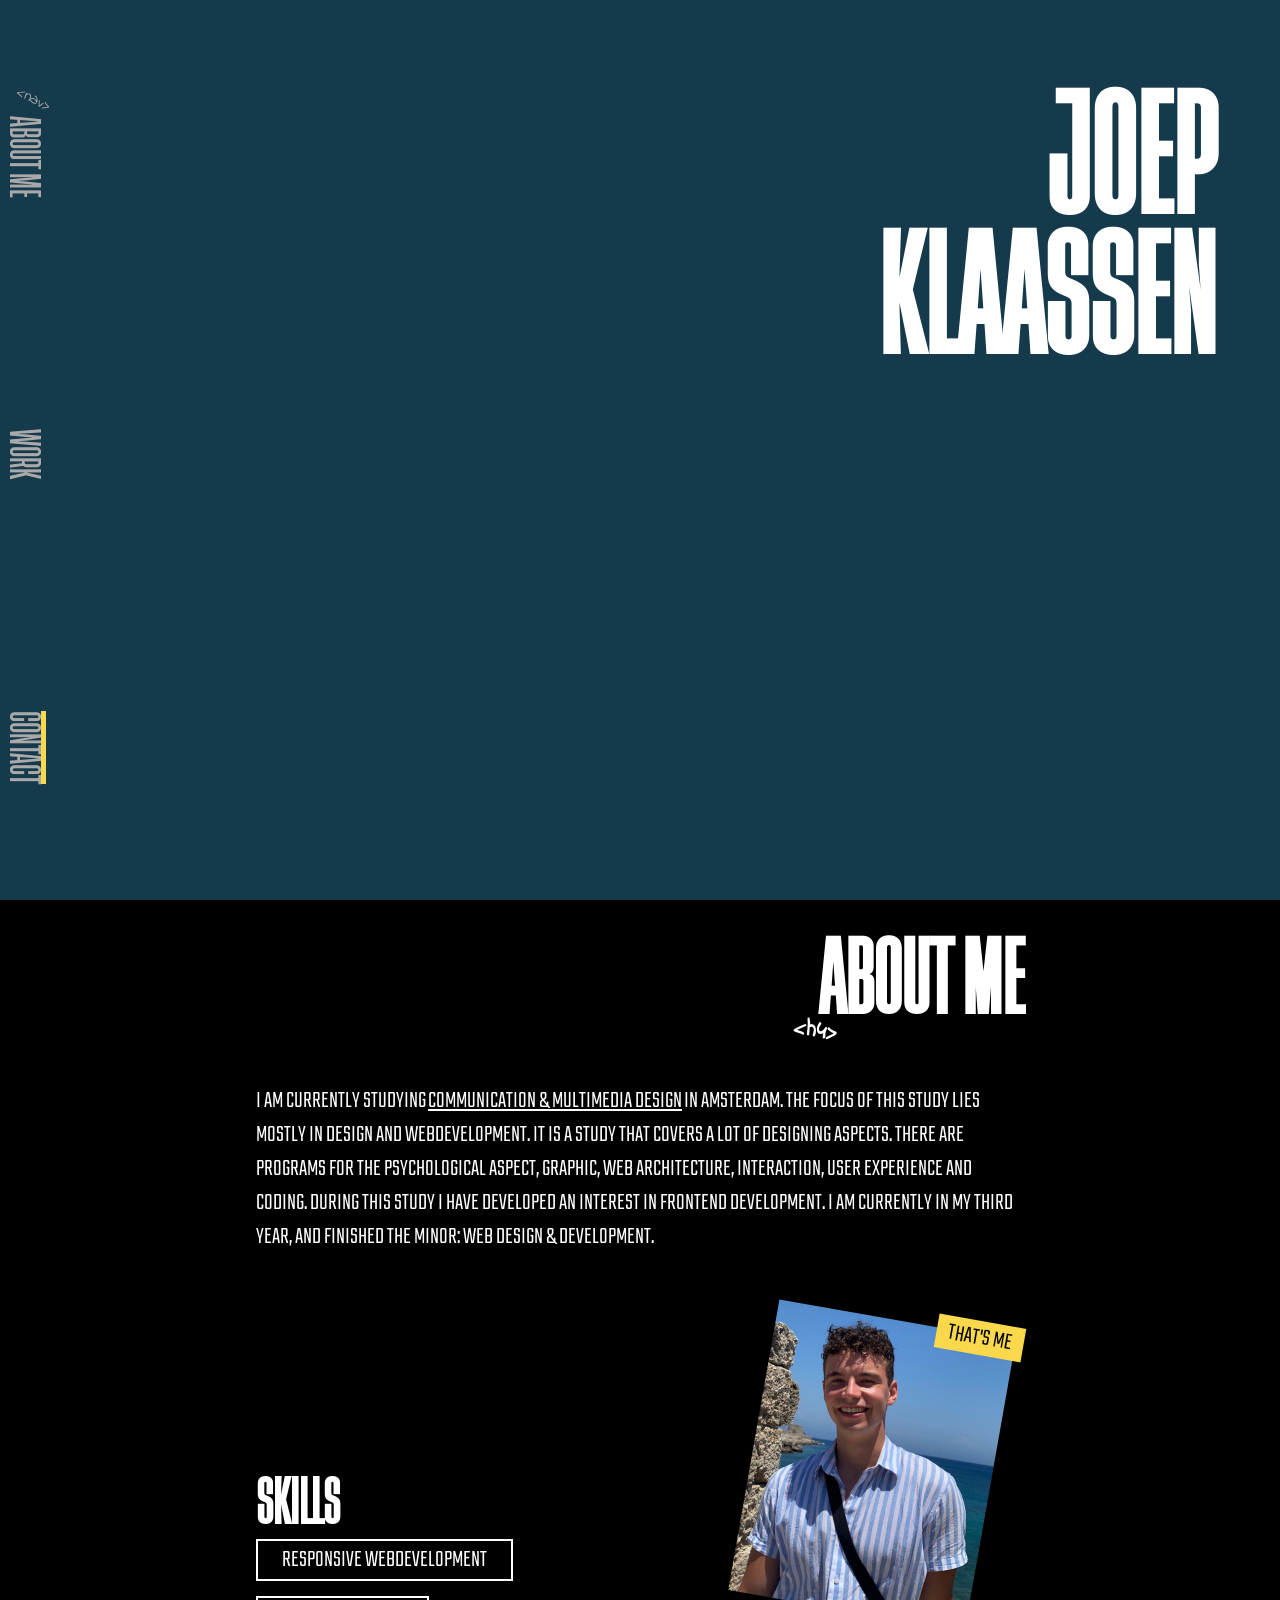
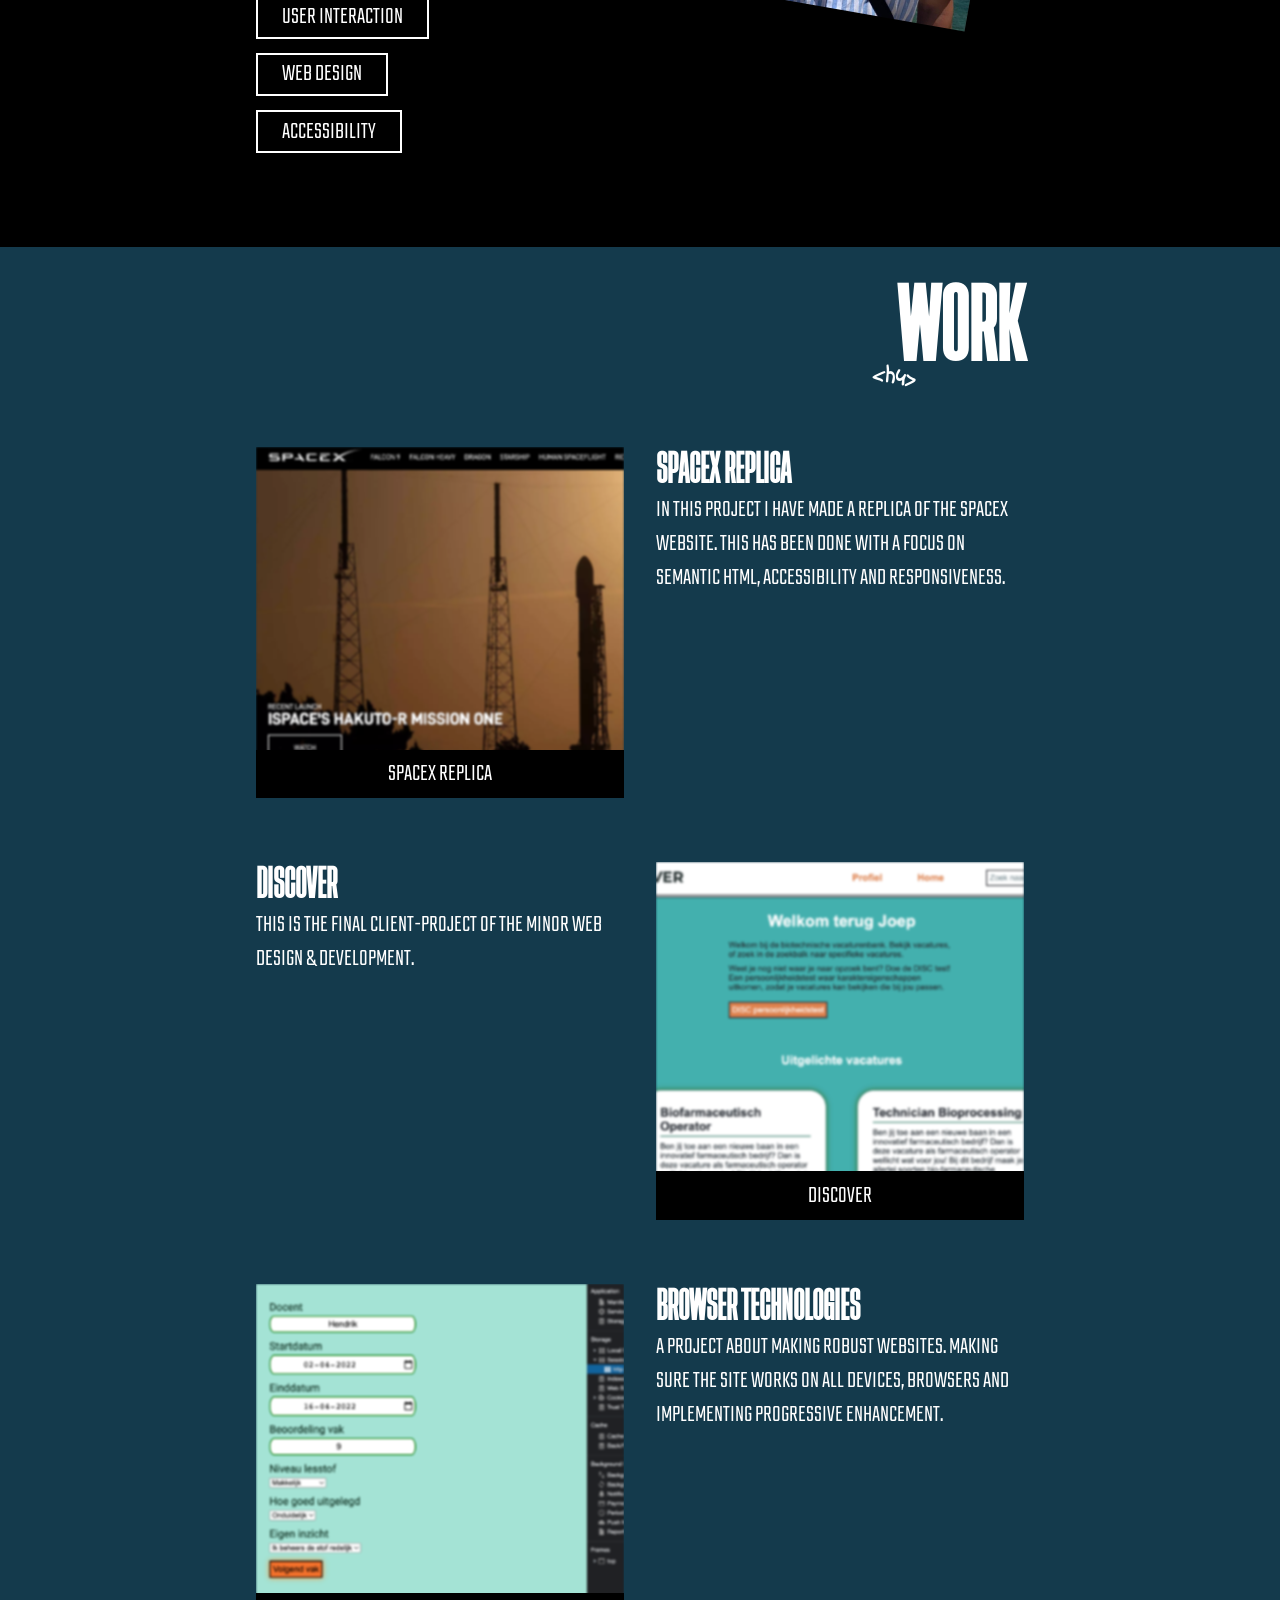
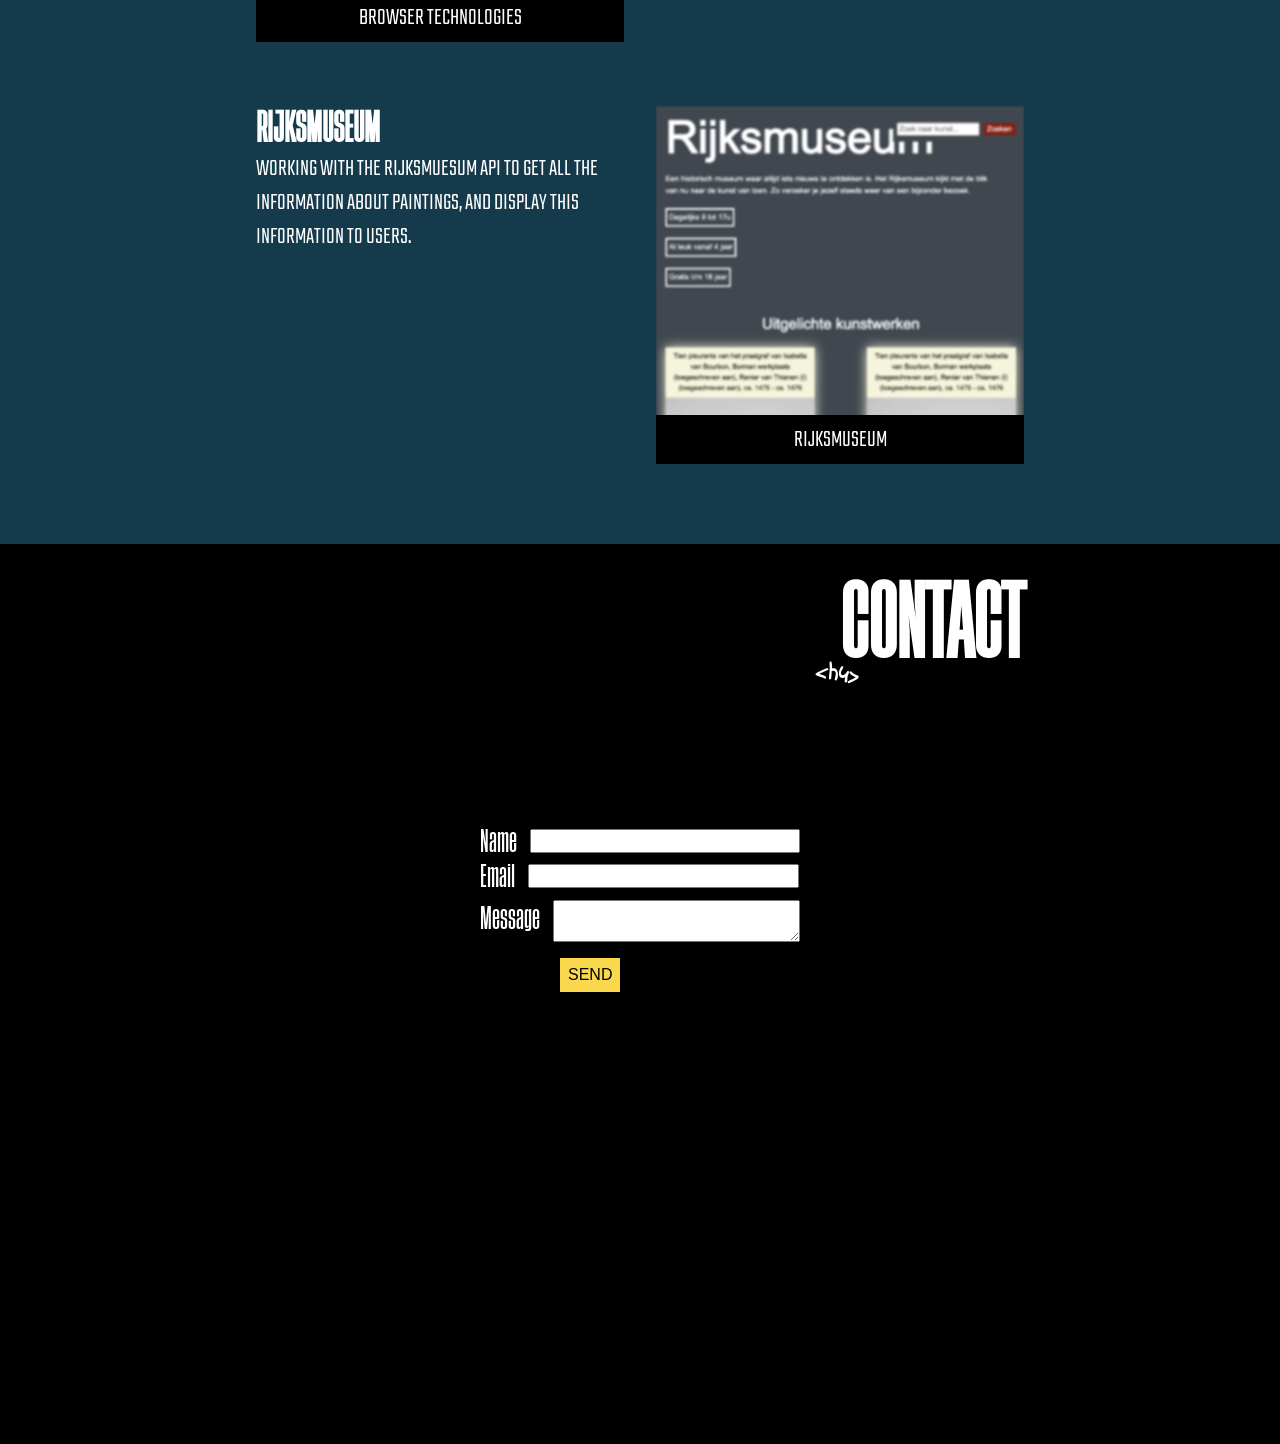
==== commit b57afd9f: "." ====
--- a/index.html
+++ b/index.html
@@ -31,11 +31,7 @@
         <h4>About me</h4>
         <div>
           <p>I am currently studying</p>
-          <a
-            href="https://www.hva.nl/opleiding/communication-and-multimedia-design/communication-and-multimedia-design.html"
-            target="_blank"
-            >Communication & Multimedia Design</a
-          >
+          <a href="https://www.hva.nl/opleiding/communication-and-multimedia-design/communication-and-multimedia-design.html" target="_blank">Communication & Multimedia Design</a>
           <p>
             in Amsterdam. The focus of this study lies mostly in design and
             webdevelopment. It is a study that covers a lot of designing
@@ -140,11 +136,7 @@
       <section id="contact">
         <h4>Contact</h4>
 
-          <form
-          action="https://formsubmit.co/c8ac03b15a0eca25122aaeaf09665200"
-          method="POST"
-          class="contact"
-        >
+          <form action="https://formsubmit.co/c8ac03b15a0eca25122aaeaf09665200" method="POST" class="contact">
           <input type="hidden" name="_captcha" value="false" />
           <div class="form">
             <label for="name">Name</label>
@@ -152,25 +144,13 @@
           </div>
           <div class="form">
             <label for="email">Email</label>
-            <input
-              type="email"
-              name="email"
-              id="email"
-              required
-              autocomplete="off"
-            />
+            <input type="email" name="email" id="email" required autocomplete="off"/>
           </div>
           <div class="form">
             <label for="message">Message</label>
-            <textarea
-              name="message"
-              cols="30"
-              rows="2"
-              id="message"
-              required
-            ></textarea>
+            <textarea name="message" cols="30" rows="2" id="message" required></textarea>
           </div>
-          <button type="submit">Send me a message</button>
+          <button type="submit">Send</button>
         </form>
         </div>
       </section>
--- a/styles/index.css
+++ b/styles/index.css
@@ -420,10 +420,11 @@
   border: none;
   padding: .5em;
   text-transform: uppercase;
-  font-size: .8em;
-  margin-left: 13.3em;
+  font-size: 1em;
+  margin-left: 5em;
   margin-top: 1em;
   cursor: pointer;
+  color: var(--backgroundColor2);
 }
 
 form{
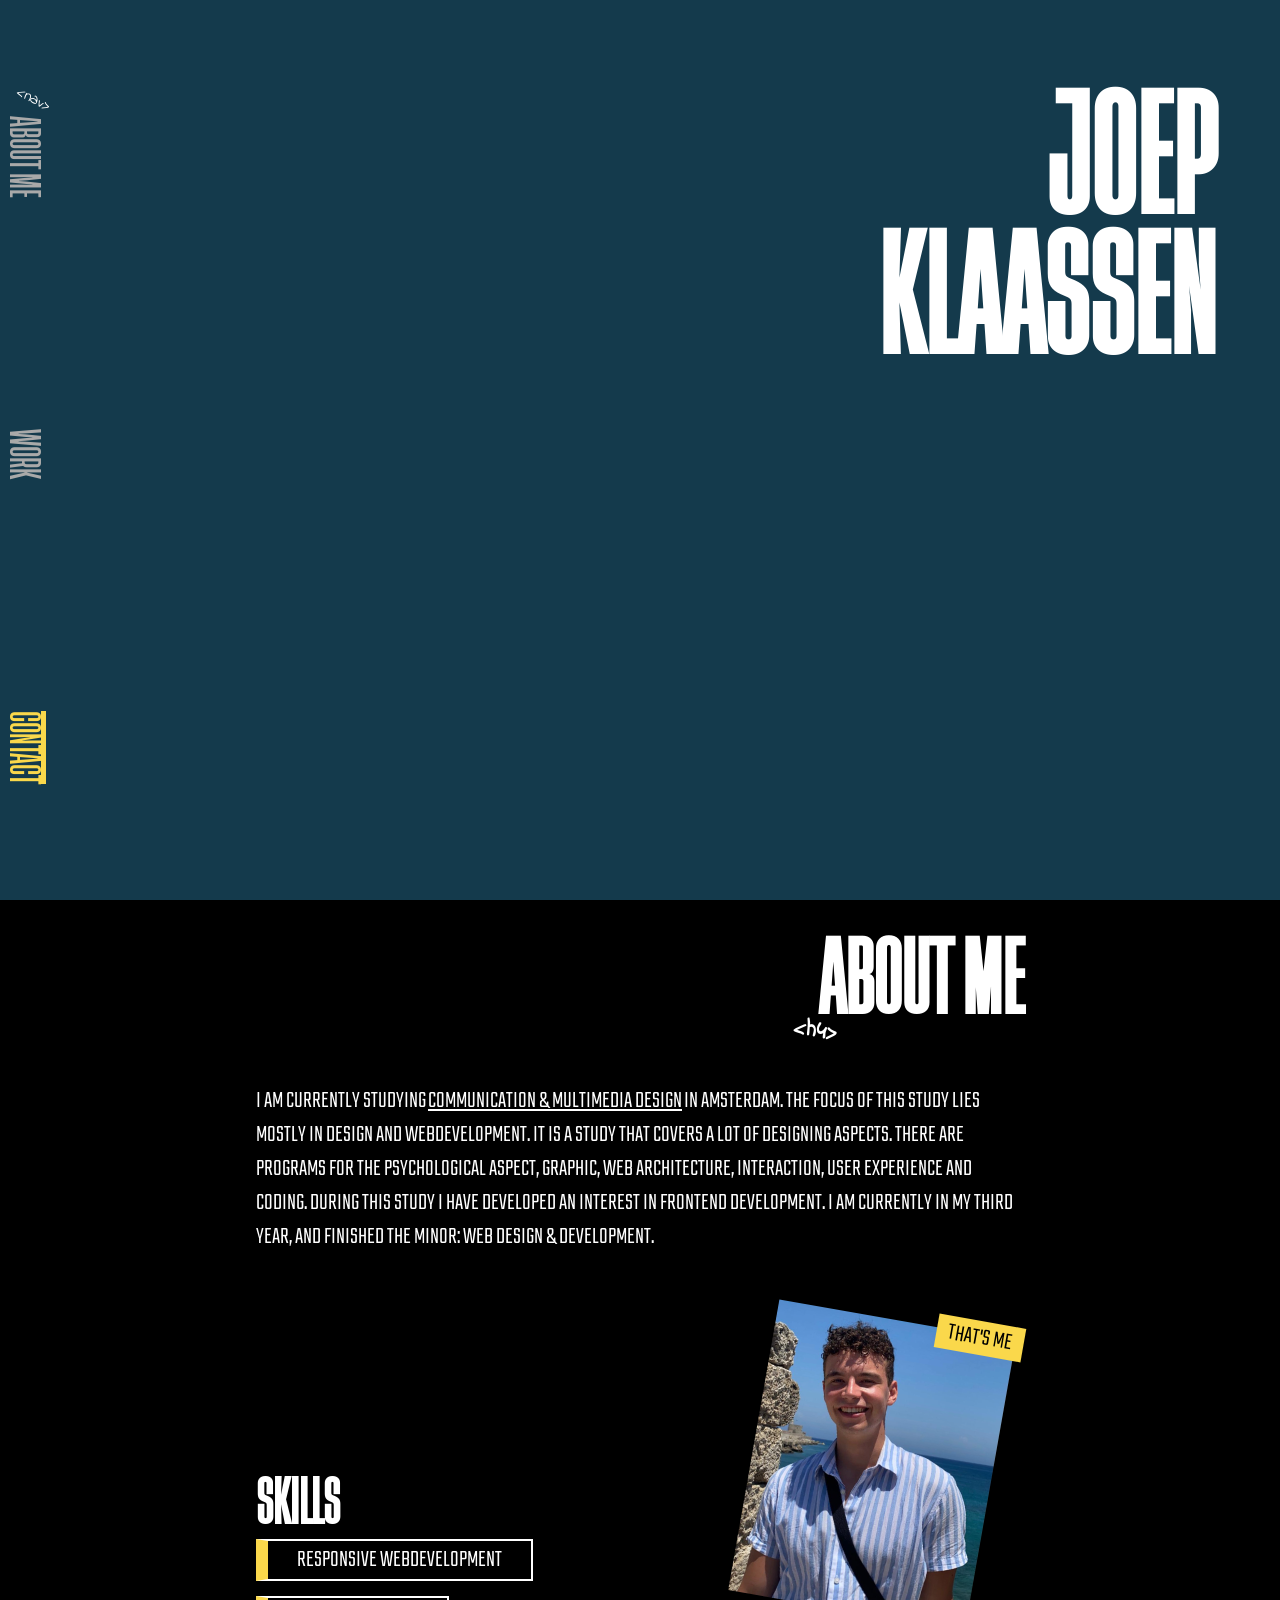
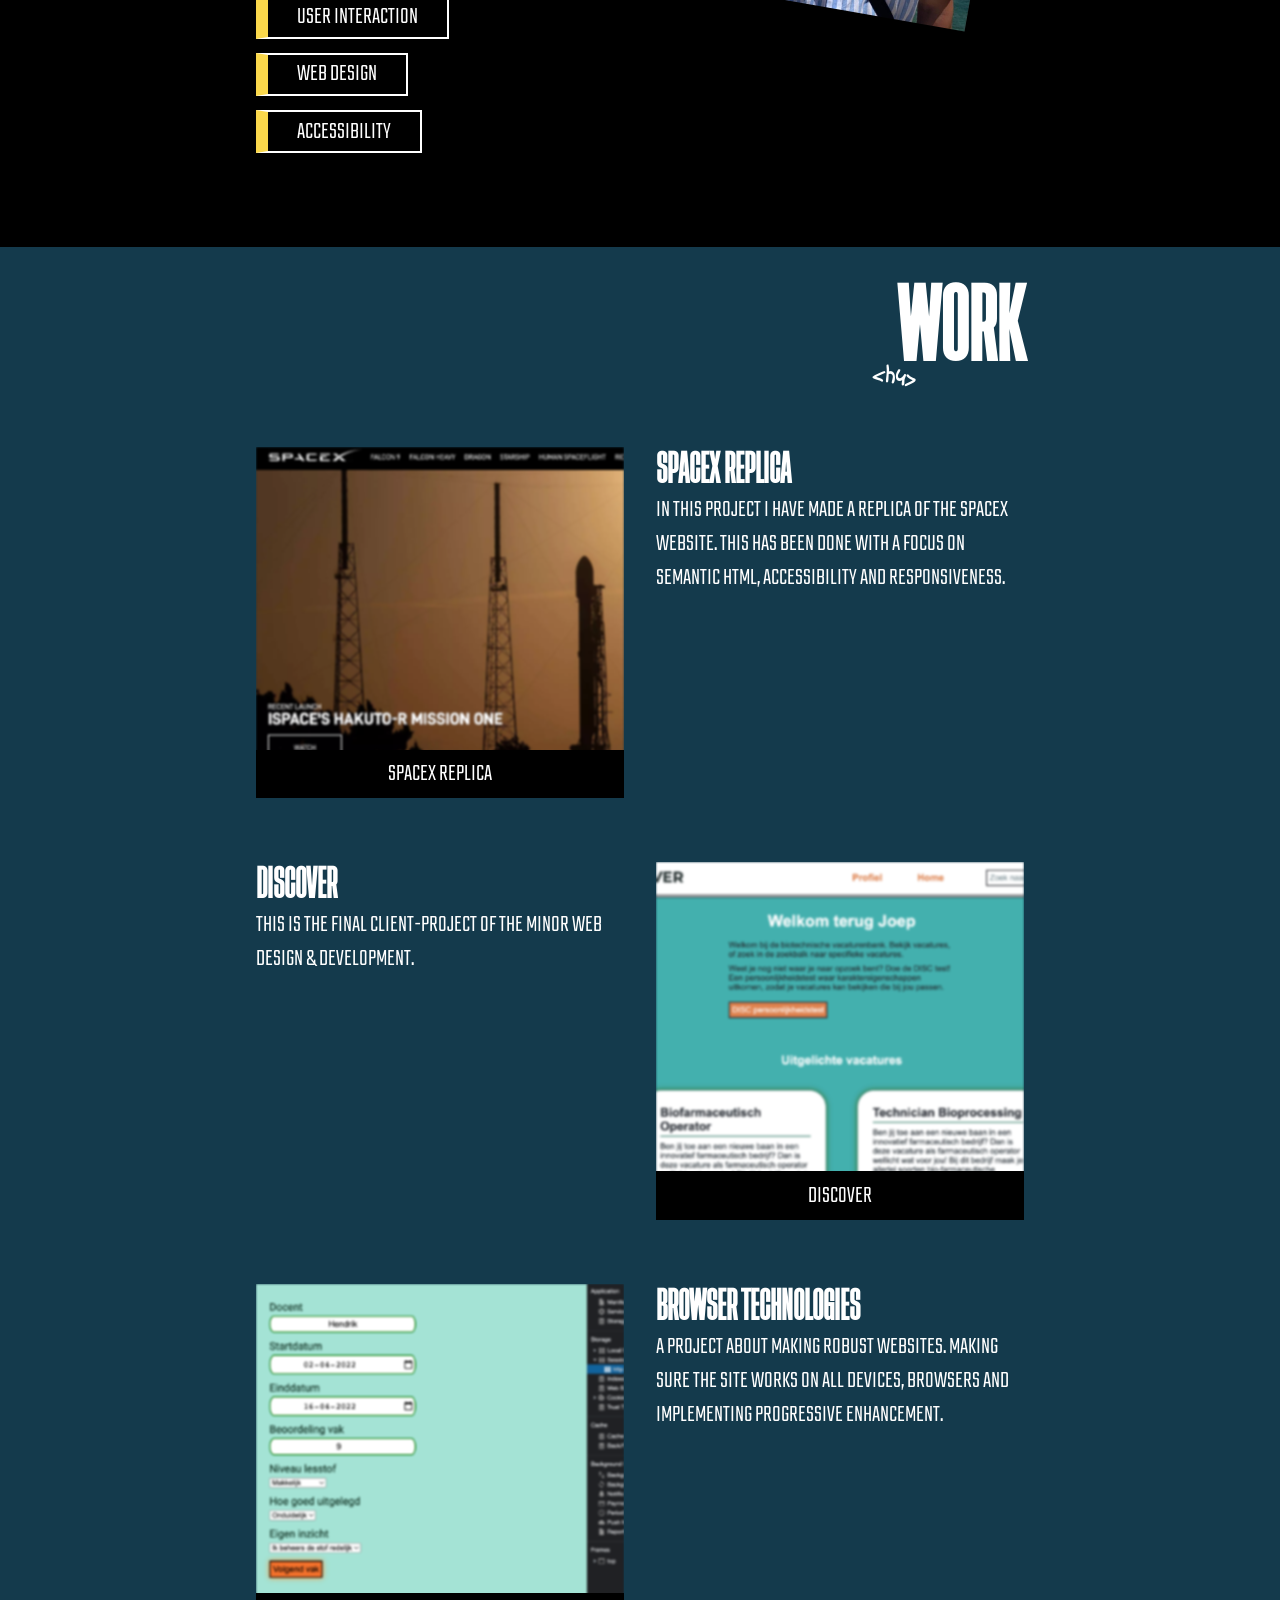
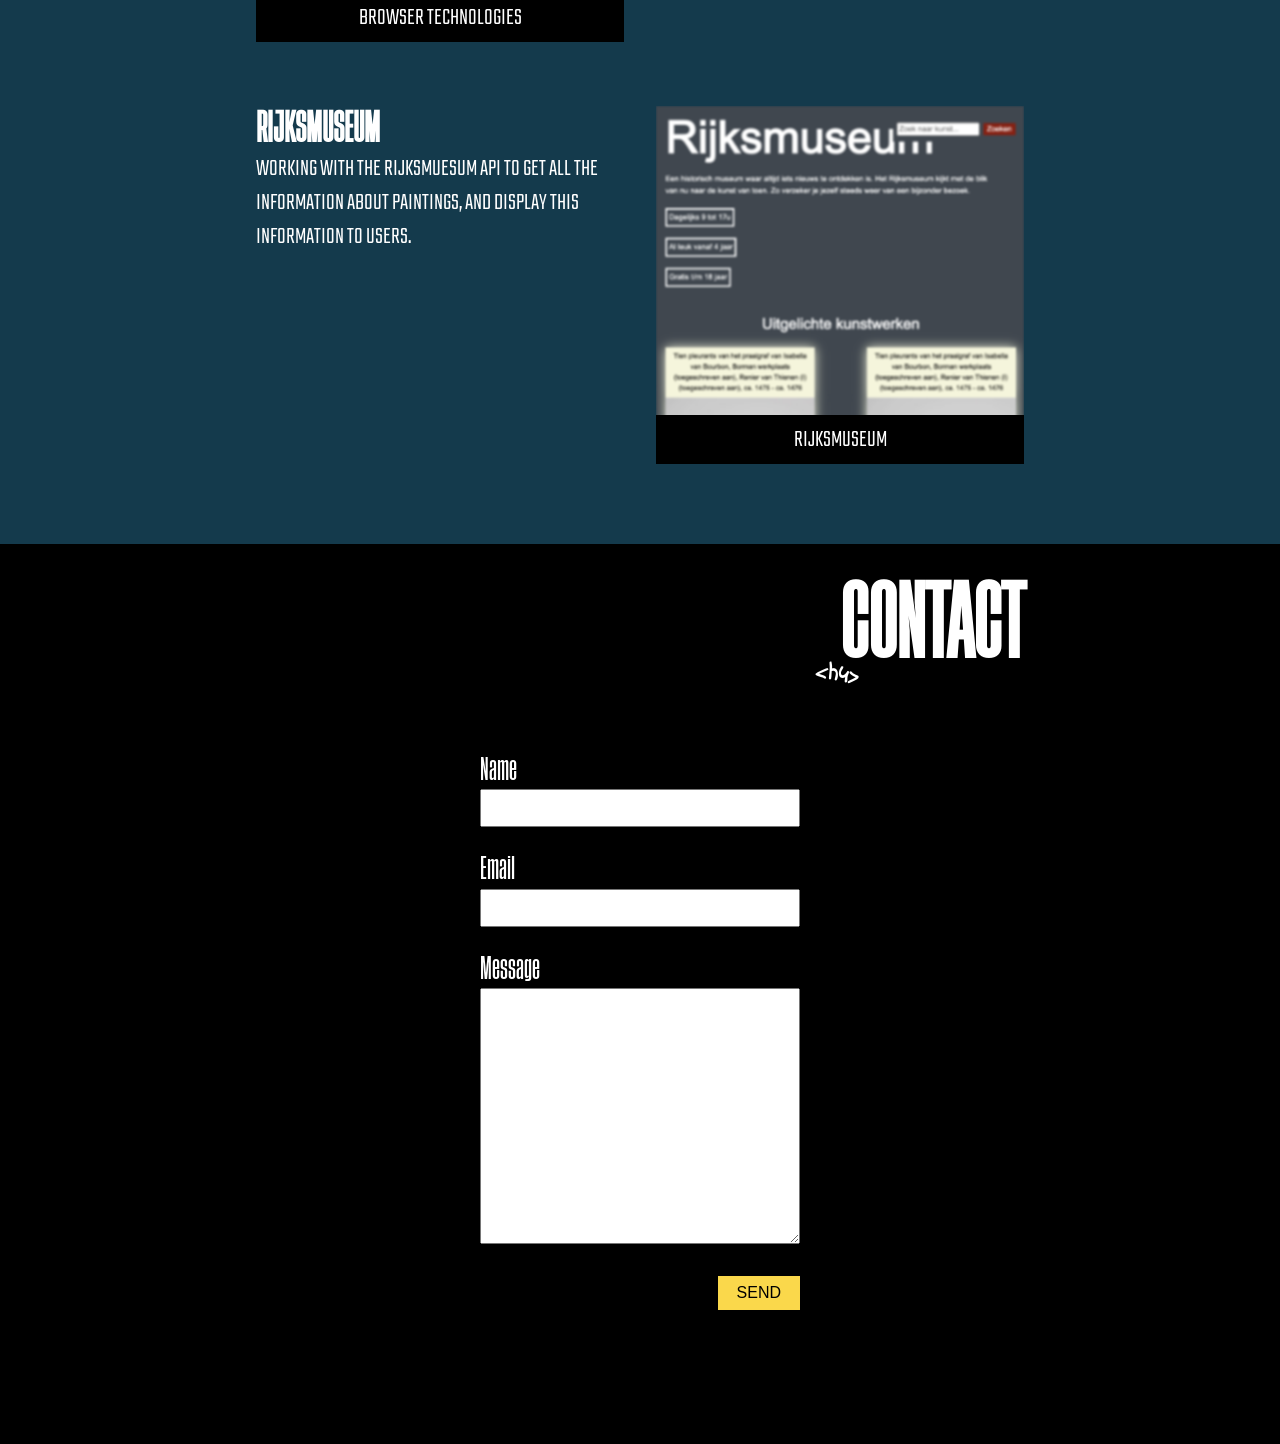
==== commit 37061100: "." ====
--- a/index.html
+++ b/index.html
@@ -140,7 +140,7 @@
           <input type="hidden" name="_captcha" value="false" />
           <div class="form">
             <label for="name">Name</label>
-            <input type="text" name="name" id="name" required />
+            <input type="text" name="name" id="name" required autocomplete="off" />
           </div>
           <div class="form">
             <label for="email">Email</label>
--- a/styles/index.css
+++ b/styles/index.css
@@ -8,6 +8,7 @@
   --backgroundColor: #143a4c;
   --backgroundColor2: #000000;
   --textColor: #ffffff;
+  --grey: darkgrey;
 }
 
 @font-face {
@@ -158,16 +159,21 @@
   left: 1em;
   font-family: Indie;
   text-transform: lowercase;
+  color: var(--textColor);
 }
 
 aside a {
-  color: var(--textColor);
-  color: darkgrey;
+  color: var(--grey);
   text-decoration: none;
   font-size: 2em;
   writing-mode: vertical-rl;
   position: relative;
   text-transform: uppercase;
+  transition: .5s;
+}
+
+aside a:hover{
+  color: var(--textColor);
 }
 
 aside a::after {
@@ -187,6 +193,14 @@
   opacity: 1;
 }
 
+aside a.active{
+  color: var(--detailColor);
+}
+
+
+
+
+
 /* About me pagina */
 section#aboutMe {
   background-color: var(--backgroundColor2);
@@ -245,6 +259,11 @@
   color: var(--textColor);
   width: fit-content;
   text-transform: uppercase;
+  transition: .5s;
+}
+
+div a:hover{
+  color: var(--detailColor);
 }
 
 section#aboutMe div > img {
@@ -280,7 +299,7 @@
   font-family: Teko;
   color: var(--textColor);
   width: fit-content;
-  border: solid 0.1em white;
+  border: solid 0.1em var(--textColor);
   padding: 0.1em 1em;
   margin-bottom: 0.6em;
   transition: 0.5s;
@@ -288,6 +307,13 @@
 
 section#aboutMe div > ul p:hover {
   transform: translateX(3em);
+  color: var(--detailColor);
+  border: solid 0.1em var(--detailColor);
+}
+
+section#aboutMe div > ul li p.skillsAnimatie{
+  border-left: solid .5em var(--detailColor);
+  padding: 0.1em 1.2em;
 }
 
 
@@ -389,48 +415,60 @@
   position: relative;
 }
 
+
+form{
+  margin: 4em 2.5em 0 5em;
+  position: relative;
+}
+
 form label{
   color: var(--textColor);
   font-size: 1.5em;
+  margin-bottom: .1em;
+  margin-top: 1em;
 }
 
 form input{
-  height: 1.5em;
-  width: 20em;
-  margin-left: 1em;
-}
-
-form div:first-of-type input{
-  width: 19.9em;
+  font-size: 1.5em;
+  font-family: Teko;
+  padding: 0 .5em;
 }
 
 div.form{
   display: flex;
-  align-items: center;
+  flex-direction: column;
 }
 
 textarea{
-  margin-left: 1em;
-  height: 3em;
-  margin-top: .5em;
+  height: 10em;
+  padding: .3em;
+  font-size: 1.5em;
+  font-family: Teko;
+  color: var(--backgroundColor2);
 }
 
 button{
   background-color: var(--detailColor);
   border: none;
-  padding: .5em;
+  padding: .3em 1em;
   text-transform: uppercase;
   font-size: 1em;
   margin-left: 5em;
-  margin-top: 1em;
+  margin-top: 2em;
   cursor: pointer;
   color: var(--backgroundColor2);
-}
-
-form{
-  width: 20em;
-  margin: 10em auto 0 auto;
-}
+  position: absolute;
+  right: 0;
+  transition: .5s;
+  border: solid .2em var(--detailColor);
+}
+
+button:hover{
+  box-shadow: inset 0 -55px 0 0 var(--backgroundColor2);
+  color: var(--detailColor);
+  border: solid .2em var(--detailColor);
+}
+
 
 
 
@@ -464,6 +502,11 @@
 
 /* Geen hover interactie bij tablet/mobiel */
 @media only screen and (max-width: 960px) {
+  section#aboutMe div > ul p:hover{
+    transform: translateX(3em);
+    color: var(--textColor);
+    border: solid 0.1em var(--textColor);
+  }
   section#aboutMe div > img:hover {
     transform: rotate(10deg) scale(1);
   }
@@ -493,6 +536,13 @@
 }
 
 
+@media only screen and (min-width: 500px){
+  form{
+    width: 20em;
+    margin: 4em auto 0 auto;
+  }
+}
+
 
 
 @media only screen and (min-width: 600px) {
@@ -537,9 +587,6 @@
   }
 }
 
-@media only screen and (min-width: 680px){
-  
-}
 
 @media only screen and (min-width: 800px) {
   section#aboutMe h5 {
@@ -555,7 +602,7 @@
     margin-right: 2em;
   }
   h3 {
-    margin: 20vh auto 0 2em;
+    margin: 20vh auto 0 20vw;
   }
   section#aboutMe div {
     margin-left: 11em;
